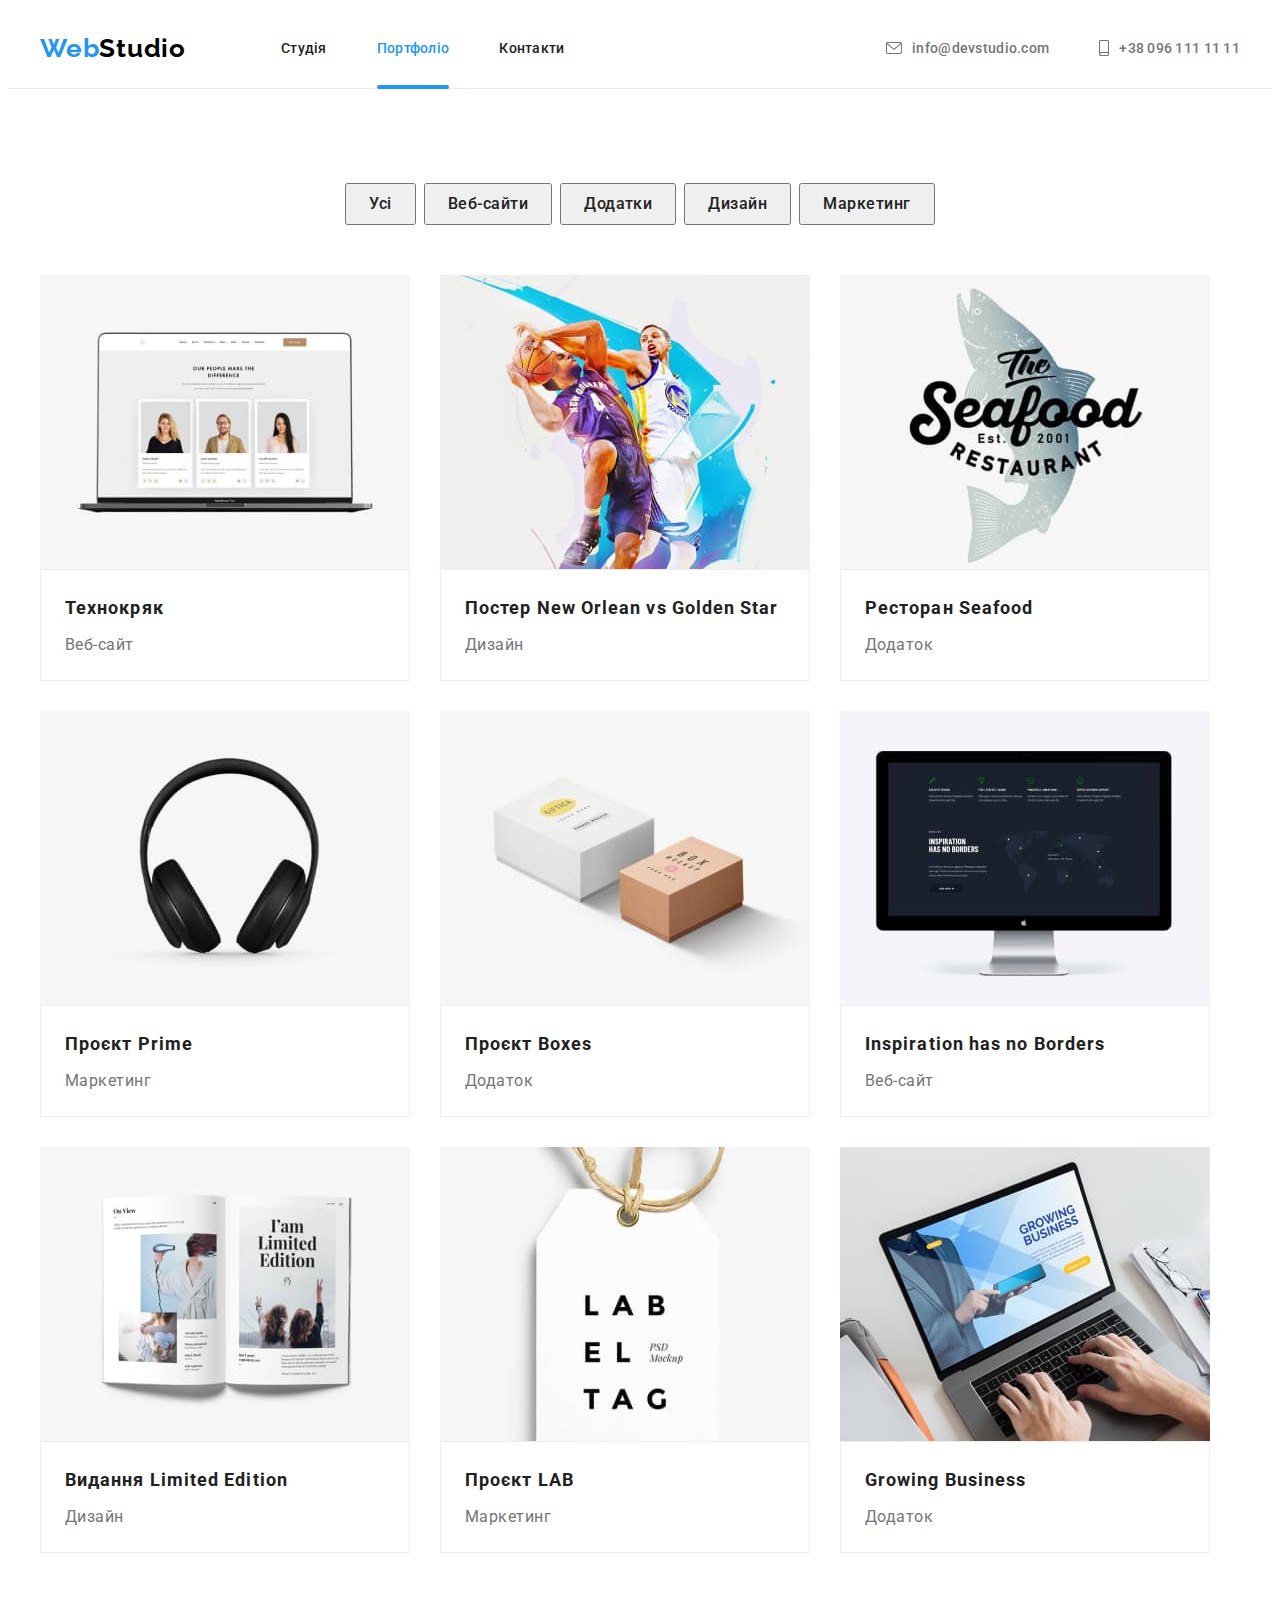
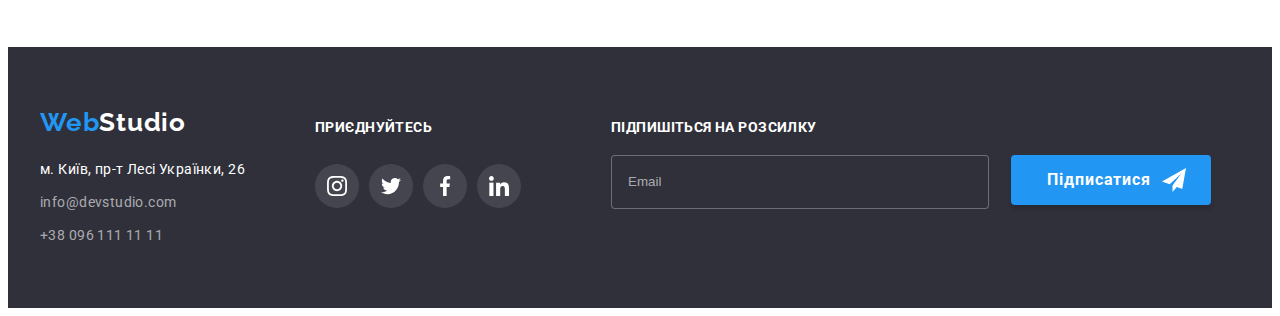
==== portfolio.html @ 657bc13d "Initial commit" ====
<!DOCTYPE html>
<html lang="uk">
<head>
	<meta charset="UTF-8">
	<meta http-equiv="X-UA-Compatible" content="IE=edge">
	<meta name="viewport" content="width=device-width, initial-scale=1.0">
	<link rel="preconnect" href="https://fonts.googleapis.com">
	<link rel="preconnect" href="https://fonts.gstatic.com" crossorigin>
	<link href="https://fonts.googleapis.com/css2?family=Raleway:wght@700&family=Roboto:wght@400;500;700;900&display=swap" rel="stylesheet">
	<link
	rel="stylesheet"
	href="https://cdnjs.cloudflare.com/ajax/libs/modern-normalize/1.1.0/modern-normalize.min.css"
	integrity="sha512-wpPYUAdjBVSE4KJnH1VR1HeZfpl1ub8YT/NKx4PuQ5NmX2tKuGu6U/JRp5y+Y8XG2tV+wKQpNHVUX03MfMFn9Q=="
	crossorigin="anonymous"
	referrerpolicy="no-referrer"
	/>
	<link rel="stylesheet" href="./css/main.min.css">
	<title>Портфоліо</title>
</head>
<body>
	<header class="header">
		<div class="container">
			<div class="header__container">
				<a class="logo" href="./index.html"><span class="logo__text">Web</span>Studio</a>
				<nav class="header__nav">
					<ul class="header__menu">
						<li><a class="header__link" href="./index.html">Студія</a></li>
						<li><a class="header__link portfolio-color header__link--current" href="./portfolio.html">Портфоліо</a></li>
						<li><a class="header__link" href="#">Контакти</a></li>
					</ul>
				</nav>
				<div class="contact">
					<ul class="contact__list contact__header">
						<li>
							<a class="contact__link" href="mailto:info@devstudio.com">
								<svg class="contact__icon" width="16" height="12">
									<use href="./images/icons.svg#icon-envelope"></use>
								</svg>
								info@devstudio.com</a>
						</li>
						<li>
							<a class="contact__link" href="tel:+380961111111">
								<svg class="contact__icon" width="10" height="16">
									<use href="./images/icons.svg#icon-smartphone"></use>
								</svg>
								+38 096 111 11 11</a>
						</li>
					</ul>
				</div>
			</div> 
		</div>
	</header>
	<main>
		<div class="portfolio">
			<section class="portfolio__container">
				<div class="container">
					<div class="menu">
						<ul class="menu__list">
							<li class="menu__item">
								<button class="menu__btn" type="button">Усі</button>
							</li>
							<li class="menu__item">
								<button class="menu__btn" type="button">Веб-сайти</button>
							</li>
							<li class="menu__item">
								<button class="menu__btn" type="button">Додатки</button>
							</li>
							<li class="menu__item">
								<button class="menu__btn" type="button">Дизайн</button>
							</li>
							<li class="menu__item">
								<button class="menu__btn" type="button">Маркетинг</button>
							</li>
						</ul>
					</div>
					<h1 class="visually-hidden">Портфоліо</h1>
					<div class="card">
						<ul class="card__list">
							<li class="card__item">
								<a class="card__link" href="#">
									<div class="overlay">
										<img src="./images/technocrack.jpg" alt="технокрак" width="370">
										<div class="card__overlay">
											<p class="card__text">Ресурс пропонує комплексні пропозиції з різним рівнем функціоналу
												та сервісів. Все це дозволить відвідувачу отримати вичерпні відомості про компанію чи
												приватну особу.</p>
										</div>
									</div>
									<div class="card__description">
										<h3 class="card__header">Технокряк</h3>
										<p class="card__subheader">Веб-сайт</p>
									</div>
								</a>
							</li>
							<li class="card__item">
								<a class="card__link" href="#">
									<div class="overlay">
										<img src="./images/poster.jpg" alt="технокрак" width="370">
										<div class="card__overlay">
											<p class="card__text">Ресурс пропонує комплексні пропозиції з різним рівнем функціоналу
												та сервісів. Все це дозволить відвідувачу отримати вичерпні відомості про компанію чи
												приватну особу.</p>
										</div>
									</div>
									<div class="card__description">
										<h3 class="card__header">Постер New Orlean vs Golden Star</h3>
										<p class="card__subheader">Дизайн</p>
									</div>
								</a>
							</li>
							<li class="card__item">
								<a class="card__link" href="#">
									<div class="overlay">
										<img src="./images/seafood.jpg" alt="технокрак" width="370">
										<div class="card__overlay">
											<p class="card__text">Ресурс пропонує комплексні пропозиції з різним рівнем функціоналу
												та сервісів. Все це дозволить відвідувачу отримати вичерпні відомості про компанію чи
												приватну особу.</p>
										</div>
									</div>
									<div class="card__description">
										<h3 class="card__header">Ресторан Seafood</h3>
										<p class="card__subheader">Додаток</p>
									</div>
								</a>
							</li>
							<li class="card__item">
								<a class="card__link" href="#">
									<div class="overlay">
										<img src="./images/headphone.jpg" alt="технокрак" width="370">
										<div class="card__overlay">
											<p class="card__text">Ресурс пропонує комплексні пропозиції з різним рівнем функціоналу
												та сервісів. Все це дозволить відвідувачу отримати вичерпні відомості про компанію чи
												приватну особу.</p>
										</div>
									</div>
									<div class="card__description">
										<h3 class="card__header">Проєкт Prime</h3>
										<p class="card__subheader">Маркетинг</p>
									</div>
								</a>
							</li>
							<li class="card__item">
								<a class="card__link" href="#">
									<div class="overlay">
										<img src="./images/boxes.jpg" alt="технокрак" width="370">
										<div class="card__overlay">
											<p class="card__text">Ресурс пропонує комплексні пропозиції з різним рівнем функціоналу
												та сервісів. Все це дозволить відвідувачу отримати вичерпні відомості про компанію чи
												приватну особу.</p>
										</div>
									</div>
									<div class="card__description">
										<h3 class="card__header">Проєкт Boxes</h3>
										<p class="card__subheader">Додаток</p>
									</div>
								</a>
							</li>
							<li class="card__item">
								<a class="card__link" href="#">
									<div class="overlay">
										<img src="./images/pc.jpg" alt="технокрак" width="370">
										<div class="card__overlay">
											<p class="card__text">Ресурс пропонує комплексні пропозиції з різним рівнем функціоналу
												та сервісів. Все це дозволить відвідувачу отримати вичерпні відомості про компанію чи
												приватну особу.</p>
										</div>
									</div>
									<div class="card__description">
										<h3 class="card__header">Inspiration has no Borders</h3>
										<p class="card__subheader">Веб-сайт</p>
									</div>
								</a>
							</li>
							<li class="card__item">
								<a class="card__link" href="#">
									<div class="overlay">
										<img src="./images/edition.jpg" alt="технокрак" width="370">
										<div class="card__overlay">
											<p class="card__text">Ресурс пропонує комплексні пропозиції з різним рівнем функціоналу
												та сервісів. Все це дозволить відвідувачу отримати вичерпні відомості про компанію чи
												приватну особу.</p>
										</div>
									</div>
									<div class="card__description">
										<h3 class="card__header">Видання Limited Edition</h3>
										<p class="card__subheader">Дизайн</p>
									</div>
								</a>
							</li>
							<li class="card__item">
								<a class="card__link" href="#">
									<div class="overlay">
										<img src="./images/lab.jpg" alt="технокрак" width="370">
										<div class="card__overlay">
											<p class="card__text">Ресурс пропонує комплексні пропозиції з різним рівнем функціоналу
												та сервісів. Все це дозволить відвідувачу отримати вичерпні відомості про компанію чи
												приватну особу.</p>
										</div>
									</div>
									<div class="card__description">
										<h3 class="card__header">Проєкт LAB</h3>
										<p class="card__subheader">Маркетинг</p>
									</div>
								</a>
							</li>
							<li class="card__item">
								<a class="card__link" href="#">
									<div class="overlay">
										<img src="./images/laptop.jpg" alt="технокрак" width="370">
										<div class="card__overlay">
											<p class="card__text">Ресурс пропонує комплексні пропозиції з різним рівнем функціоналу
												та сервісів. Все це дозволить відвідувачу отримати вичерпні відомості про компанію чи
												приватну особу.</p>
										</div>
									</div>
									<div class="card__description">
										<h3 class="card__header">Growing Business</h3>
										<p class="card__subheader">Додаток</p>
									</div>
								</a>
							</li>
						</ul>
					</div>
				</div>
			</section>
		</div>
	</main>
	<footer class="footer">
		<div class="container footer__div">
			<div class="footer__div--first">
				<a class="footer__logo" href="./index.html"><span class="logo__text">Web</span>Studio</a>
				<address>
					<ul>
						<li class="footer__item--down">
							<a class="footer__map" href="https://goo.gl/maps/Nq86LwmmwKFr6wZP8" target="_blank">м. Київ,
								пр-т Лесі Українки, 26</a>
						</li>
						<li class="footer__item">
							<a class="footer__contact" href="mailto:info@devstudio.com">info@devstudio.com</a>
						</li>
						<li class="footer__item">
							<a class="footer__contact" href="tel:+380961111111">+38 096 111 11 11</a>
						</li>
					</ul>
				</address>
			</div>
			<div class="footer__div--second">
				<h3 class="footer__header">Приєднуйтесь</h3>
				<ul class="footer__list">
					<li class="footer__item">
						<a class="footer__link" href="">
							<svg width="20" height="20">
								<use href="./images/icons.svg#icon-instagram"></use>
							</svg>
						</a>
					</li>
					<li class="footer__item">
						<a class="footer__link" href="">
							<svg width="20" height="20">
								<use href="./images/icons.svg#icon-twitter"></use>
							</svg>
						</a>
					</li>
					<li class="footer__item">
						<a class="footer__link" href="">
							<svg width="20" height="20">
								<use href="./images/icons.svg#icon-facebook"></use>
							</svg>
						</a>
					</li>
					<li class="footer__item">
						<a class="footer__link" href="">
							<svg width="20" height="20">
								<use href="./images/icons.svg#icon-in"></use>
							</svg>
						</a>
					</li>
				</ul>
			</div>
			<div class="footer__div--third">
				<h3 class="footer__header">Підпишіться на розсилку</h3>
				<div class="footer__letter">
					<input class="input__email" type="email" name="user-email" placeholder="Email">
					<button type="button" class="button__letter">
						Підписатися
						<svg class="footer__icon" width="24" height="24">
							<use href="./images/icons.svg#icon-newsletter"></use>
						</svg>
					</button>
				</div>
			</div>
		</div>
	</footer>
	
	<script src="./js/modal.js"></script>
</body>
</html>
---- css/main.min.css ----
:root{--color-hero: #212121;--secondary-color: #FFFFFF;--color-paragraph: #757575;--color-important: #000000;--color-addition: #2196F3;--color-button: #F5F4FA;--color-button-change: #188CE8;--color-border: #ECECEC}.visually-hidden{position:absolute;white-space:nowrap;width:1px;height:1px;overflow:hidden;border:0;padding:0;clip:rect(0 0 0 0);-webkit-clip-path:inset(50%);clip-path:inset(50%);margin:-1px}.is-hidden{opacity:0;visibility:hidden;pointer-events:none}.form-submit{display:block;margin:0 auto;font-family:"Roboto";width:200px;height:50px;background:var(--color-addition);-webkit-box-shadow:0px 4px 4px rgba(0,0,0,.15);box-shadow:0px 4px 4px rgba(0,0,0,.15);border-radius:4px;letter-spacing:.06em;font-weight:700;font-size:16px;line-height:1.875;color:var(--secondary-color);cursor:pointer;border-color:inherit}.backdrop{position:fixed;top:0;left:0;width:100%;height:100%;background-color:rgba(0,0,0,.2);-webkit-transition:opacity 250ms ease-in,visibility 250ms ease-in;transition:opacity 250ms ease-in,visibility 250ms ease-in}body{font-family:"Roboto",sans-serif;color:#212121}img{display:block;max-width:100%;height:auto}ul{margin:0;padding:0;list-style-type:none}h1,h2,h3,h4,h5,h6,p{margin-top:0}a{text-decoration:none}.button{display:block;margin:0 auto;font-family:"Roboto";height:50px;width:216px;background:var(--color-addition);-webkit-box-shadow:0px 4px 4px rgba(0,0,0,.15);box-shadow:0px 4px 4px rgba(0,0,0,.15);border-radius:4px;border:none;letter-spacing:.06em;font-weight:700;font-size:16px;line-height:1.875;color:var(--secondary-color);cursor:pointer;-webkit-transition:250ms cubic-bezier(0.4, 0, 0.2, 1) color;transition:250ms cubic-bezier(0.4, 0, 0.2, 1) color}.button:hover,.button:focus{background:var(--color-button-change)}.button__letter{position:absolute;display:block;margin:0 auto;margin-left:400px;padding-right:30px;font-family:"Roboto";height:50px;width:200px;background:var(--color-addition);-webkit-box-shadow:0px 4px 4px rgba(0,0,0,.15);box-shadow:0px 4px 4px rgba(0,0,0,.15);border-radius:4px;border:none;letter-spacing:.06em;font-weight:700;font-size:16px;line-height:1.875;color:var(--secondary-color);cursor:pointer;-webkit-transition:250ms cubic-bezier(0.4, 0, 0.2, 1) color;transition:250ms cubic-bezier(0.4, 0, 0.2, 1) color}.button__letter::-webkit-input-placeholder{color:var(--secondary-color)}.button__letter::-moz-placeholder{color:var(--secondary-color)}.button__letter:-ms-input-placeholder{color:var(--secondary-color)}.button__letter::-ms-input-placeholder{color:var(--secondary-color)}.button__letter::placeholder{color:var(--secondary-color)}.button__icon{width:30px;height:30px;cursor:pointer;border:1px solid rgba(0,0,0,.1);border-radius:50%;background-color:var(--secondary-color);-webkit-transition:250ms cubic-bezier(0.4, 0, 0.2, 1);transition:250ms cubic-bezier(0.4, 0, 0.2, 1)}.button__icon:hover{fill:var(--color-addition)}.header{border-bottom:1px solid var(--color-border)}.header__container{display:-webkit-box;display:-ms-flexbox;display:flex;-webkit-box-align:center;-ms-flex-align:center;align-items:center;-webkit-box-pack:justify;-ms-flex-pack:justify;justify-content:space-between;gap:50px}.header__nav{display:-webkit-box;display:-ms-flexbox;display:flex;-webkit-box-align:center;-ms-flex-align:center;align-items:center;-webkit-box-pack:justify;-ms-flex-pack:justify;justify-content:space-between;-webkit-box-flex:1;-ms-flex-positive:1;flex-grow:1}.header__menu{display:-webkit-box;display:-ms-flexbox;display:flex;gap:50px}.header__link{display:block;position:relative;padding:32px 0;font-weight:500;font-size:14px;line-height:1.142;letter-spacing:.02em;color:#212121;list-style-type:none;-webkit-transition:250ms cubic-bezier(0.4, 0, 0.2, 1);transition:250ms cubic-bezier(0.4, 0, 0.2, 1)}.header__link:hover,.header__link:focus{font-weight:500;font-size:14px;line-height:1.142;letter-spacing:.02em;color:var(--color-addition)}.header__link--current{color:var(--color-addition)}.header__link--current::after{display:block;position:absolute;content:"";width:100%;height:4px;background-color:var(--color-addition);border-radius:2px;bottom:0;left:0;-webkit-transform:translateY(25%);transform:translateY(25%)}.tel{color:var(--color-paragraph)}.business__section{padding:94px 0;color:var(--secondary-color);background:#2f303a;background-image:-webkit-gradient(linear, left top, right top, from(rgba(47, 48, 58, 0.4)), to(rgba(47, 48, 58, 0.4))),url("../images/hero_bg.jpg");background-image:linear-gradient(to right, rgba(47, 48, 58, 0.4), rgba(47, 48, 58, 0.4)),url("../images/hero_bg.jpg");background-repeat:no-repeat;background-size:cover;background-position:center center;padding:200px 0}.business__title{margin-bottom:30px;font-weight:900;font-size:44px;line-height:1.363;text-align:center;letter-spacing:.06em;text-transform:uppercase;color:var(--secondary-color)}.logo{margin-right:45px;font-family:"Raleway";font-weight:700;font-size:26px;line-height:1.192;letter-spacing:.03em;color:var(--color-important)}.logo__text{color:var(--color-addition)}.contact__header{display:-webkit-box;display:-ms-flexbox;display:flex;gap:50px}.contact__list{font-weight:500;font-size:14px;line-height:1.142;letter-spacing:.02em;color:var(--color-paragraph);list-style-type:none}.contact__link{display:-webkit-box;display:-ms-flexbox;display:flex;padding:32px 0;font-weight:500;font-size:14px;line-height:1.142;letter-spacing:.02em;cursor:auto;cursor:pointer;color:var(--color-paragraph);-webkit-box-align:center;-ms-flex-align:center;align-items:center;-webkit-transition:250ms cubic-bezier(0.4, 0, 0.2, 1);transition:250ms cubic-bezier(0.4, 0, 0.2, 1)}.contact__link:hover,.contact__link:focus{cursor:pointer;color:var(--color-addition)}.contact__icon{margin-right:10px;fill:currentColor}.features__section{padding:94px 0}.features__list{display:-webkit-box;display:-ms-flexbox;display:flex}.features__item{margin-right:30px;width:270px}.features__item:last-child{margin-right:0}.features__box{display:-webkit-box;display:-ms-flexbox;display:flex;-webkit-box-align:center;-ms-flex-align:center;align-items:center;-webkit-box-pack:center;-ms-flex-pack:center;justify-content:center;height:120px;border-radius:4px;background-color:var(--color-button);margin-bottom:30px}.features__header{margin-bottom:10px;font-weight:700;font-size:14px;line-height:1.142;text-transform:uppercase;color:var(--color-hero);letter-spacing:.03em}.features__paragraph{font-size:14px;line-height:24px;color:#757575;letter-spacing:.03em;margin:0 auto}.benefits__section{padding:0 0 94px 0}.benefits__list{display:-webkit-box;display:-ms-flexbox;display:flex;-webkit-box-pack:justify;-ms-flex-pack:justify;justify-content:space-between}.benefits__text{position:relative}.benefits__description{position:absolute;display:-webkit-box;display:-ms-flexbox;display:flex;width:100%;height:70px;left:0;bottom:0;margin:0;color:var(--secondary-color);background:rgba(47,48,58,.8);font-weight:700;font-size:14px;line-height:1.142;-webkit-box-align:center;-ms-flex-align:center;align-items:center;-webkit-box-pack:center;-ms-flex-pack:center;justify-content:center;letter-spacing:.03em;text-transform:uppercase}.our-team__section{padding:94px 0;background:var(--color-button)}.our-team__card{list-style-type:none;display:-webkit-box;display:-ms-flexbox;display:flex;-webkit-box-pack:justify;-ms-flex-pack:justify;justify-content:space-between}.our-team__person{text-align:center;padding:30px 0;text-align:center;background:var(--secondary-color);-webkit-box-shadow:0px 1px 3px rgba(0,0,0,.12),0px 1px 1px rgba(0,0,0,.14),0px 2px 1px rgba(0,0,0,.2);box-shadow:0px 1px 3px rgba(0,0,0,.12),0px 1px 1px rgba(0,0,0,.14),0px 2px 1px rgba(0,0,0,.2);border-radius:0px 0px 4px 4px}.person__header{margin:0;margin-bottom:10px;font-weight:500;font-size:16px;line-height:1.187;color:var(--color-hero);letter-spacing:.03em}.person__position{margin:0;font-size:16px;line-height:1.187;color:var(--color-paragraph);letter-spacing:.03em}.socials__section{display:-webkit-box;display:-ms-flexbox;display:flex;-webkit-box-pack:center;-ms-flex-pack:center;justify-content:center;gap:10px;-webkit-box-align:center;-ms-flex-align:center;align-items:center}.socials__link{display:-webkit-box;display:-ms-flexbox;display:flex;-webkit-box-pack:center;-ms-flex-pack:center;justify-content:center;-webkit-box-align:center;-ms-flex-align:center;align-items:center;width:100%;height:100%;border-radius:50%;background:rgba(255,255,255,.1);fill:var(--secondary-color);-webkit-transition:250ms cubic-bezier(0.4, 0, 0.2, 1);transition:250ms cubic-bezier(0.4, 0, 0.2, 1)}.socials__link:hover,.socials__link:focus{background:var(--color-addition)}.socials__icon{width:44px;height:44px;margin-top:16px;fill:#afb1b8;background:none;-webkit-transition:250ms cubic-bezier(0.4, 0, 0.2, 1);transition:250ms cubic-bezier(0.4, 0, 0.2, 1)}.socials__icon:hover,.socials__icon:focus{fill:var(--secondary-color)}.header-section{display:-webkit-box;display:-ms-flexbox;display:flex;-webkit-box-pack:center;-ms-flex-pack:center;justify-content:center;font-weight:700;font-size:36px;line-height:1.166;color:var(--color-hero);letter-spacing:.03em;margin-bottom:50px}.clients__section{padding:94px 0}.clients__list{display:-webkit-box;display:-ms-flexbox;display:flex;-webkit-box-pack:justify;-ms-flex-pack:justify;justify-content:space-between}.clients__item{width:170px;height:90px}.clients__link{display:-webkit-box;display:-ms-flexbox;display:flex;-webkit-box-pack:center;-ms-flex-pack:center;justify-content:center;-webkit-box-align:center;-ms-flex-align:center;align-items:center;width:100%;height:100%;border:1px solid #afb1b8;border-radius:4px;fill:#afb1b8;-webkit-transition:250ms cubic-bezier(0.4, 0, 0.2, 1);transition:250ms cubic-bezier(0.4, 0, 0.2, 1)}.clients__link:hover,.clients__link:focus{fill:var(--color-addition);border:1px solid var(--color-addition)}.portfolio__container{padding:94px 0}.menu__list{display:-webkit-box;display:-ms-flexbox;display:flex;-webkit-box-pack:center;-ms-flex-pack:center;justify-content:center;margin-bottom:50px}.menu__item{margin-right:8px}.menu__item:last-child{margin-right:0}.menu__btn{font-family:"Roboto";padding:6px 22px;font-weight:500;font-size:16px;line-height:1.625;text-align:center;letter-spacing:.03em;color:var(--color-hero);cursor:pointer;-webkit-transition:250ms cubic-bezier(0.4, 0, 0.2, 1);transition:250ms cubic-bezier(0.4, 0, 0.2, 1)}.menu__btn:hover,.menu__btn:focus{color:var(--secondary-color);background:var(--color-addition);-webkit-box-shadow:0px 3px 1px rgba(0,0,0,.1),0px 1px 2px rgba(0,0,0,.08),0px 2px 2px rgba(0,0,0,.12);box-shadow:0px 3px 1px rgba(0,0,0,.1),0px 1px 2px rgba(0,0,0,.08),0px 2px 2px rgba(0,0,0,.12);border-radius:4px}.card__description{border:1px solid #eee;padding:20px 24px}.card__link{display:block;-webkit-transition:250ms cubic-bezier(0.4, 0, 0.2, 1);transition:250ms cubic-bezier(0.4, 0, 0.2, 1)}.card__link:hover{-webkit-box-shadow:0px 1px 1px rgba(0,0,0,.12),0px 4px 4px rgba(0,0,0,.06),1px 4px 6px rgba(0,0,0,.16);box-shadow:0px 1px 1px rgba(0,0,0,.12),0px 4px 4px rgba(0,0,0,.06),1px 4px 6px rgba(0,0,0,.16)}.card_link:hover,.card__overlay{-webkit-transform:translateY(0);transform:translateY(0)}.card__list{position:relative;display:-webkit-box;display:-ms-flexbox;display:flex;-ms-flex-wrap:wrap;flex-wrap:wrap;gap:30px}.card__text{position:absolute;margin:63px 24px;font-size:18px;line-height:1.555;letter-spacing:.03em}.card__overlay{position:absolute;color:var(--secondary-color);background:rgba(33,150,243,.9);width:100%;height:100%;top:0;left:0;-webkit-transform:translateY(100%);transform:translateY(100%);-webkit-transition:-webkit-transform 250ms cubic-bezier(0.4, 0, 0.2, 1);transition:-webkit-transform 250ms cubic-bezier(0.4, 0, 0.2, 1);transition:transform 250ms cubic-bezier(0.4, 0, 0.2, 1);transition:transform 250ms cubic-bezier(0.4, 0, 0.2, 1), -webkit-transform 250ms cubic-bezier(0.4, 0, 0.2, 1)}.card__header{margin-bottom:4px;font-weight:700;font-size:18px;line-height:2;letter-spacing:.06em;color:var(--color-hero)}.card__subheader{font-size:16px;line-height:1.875;color:var(--color-paragraph);letter-spacing:.03em;margin:0 auto}.overlay{position:relative;overflow:hidden}.overlay:hover .card__overlay{-webkit-transform:translateY(0);transform:translateY(0)}.footer{padding:60px 0;background:#2f303a}.footer__logo{font-family:"Raleway";font-weight:700;font-size:26px;line-height:1.192;color:var(--secondary-color);cursor:auto;letter-spacing:.03em}.footer__map{font-size:14px;line-height:1.714;color:var(--secondary-color);cursor:none;font-style:normal;letter-spacing:.03em;-webkit-transition:250ms cubic-bezier(0.4, 0, 0.2, 1);transition:250ms cubic-bezier(0.4, 0, 0.2, 1)}.footer__map:hover{color:var(--color-addition)}.footer__contact{font-size:14px;line-height:1.714;color:rgba(255,255,255,.6);cursor:auto;font-style:normal;letter-spacing:.03em}.footer__contact:hover{color:var(--color-addition)}.footer__item{display:-webkit-box;display:-ms-flexbox;display:flex;padding-top:9px}.footer__item--down{padding-top:20px}.footer__header{font-weight:700;margin-bottom:20px;font-size:14px;line-height:1.142;letter-spacing:.03em;text-transform:uppercase;color:var(--secondary-color)}.footer__list{display:-webkit-box;display:-ms-flexbox;display:flex;-webkit-box-align:center;-ms-flex-align:center;align-items:center;gap:10px}.footer__link{display:-webkit-box;display:-ms-flexbox;display:flex;-webkit-box-pack:center;-ms-flex-pack:center;justify-content:center;-webkit-box-align:center;-ms-flex-align:center;align-items:center;width:100%;height:100%;width:44px;height:44px;border-radius:50%;background:rgba(255,255,255,.1);fill:var(--secondary-color);-webkit-transition:250ms cubic-bezier(0.4, 0, 0.2, 1);transition:250ms cubic-bezier(0.4, 0, 0.2, 1)}.footer__link:hover,.footer__link:focus{background:var(--color-addition)}.footer__div{display:-webkit-box;display:-ms-flexbox;display:flex}.footer__div--first{margin-right:70px}.footer__div--second{margin-top:12px}.footer__div--third{margin-left:90px;margin-top:12px}.footer__letter{display:-webkit-box;display:-ms-flexbox;display:flex;margin-right:12px}.footer__icon{position:absolute;top:50%;-webkit-transform:translateY(-50%);transform:translateY(-50%);right:25px;fill:var(--secondary-color)}.input__email{margin-right:12px;width:358px;height:50px;border:1px solid rgba(255,255,255,.3);background-color:#2f303a;border-radius:4px;padding-left:16px;color:rgba(255,255,255,.6)}.input__email::-webkit-input-placeholder{color:rgba(255,255,255,.6)}.input__email::-moz-placeholder{color:rgba(255,255,255,.6)}.input__email:-ms-input-placeholder{color:rgba(255,255,255,.6)}.input__email::-ms-input-placeholder{color:rgba(255,255,255,.6)}.input__email::placeholder{color:rgba(255,255,255,.6)}.modal{display:-webkit-box;display:-ms-flexbox;display:flex;-webkit-box-align:center;-ms-flex-align:center;align-items:center;-webkit-box-pack:center;-ms-flex-pack:center;justify-content:center;padding:18px 0;height:100%}.modal__container{position:relative;max-width:528px;max-height:592px;width:100%;height:100%;padding:35px 40px 45px 40px;background-color:var(--secondary-color);border-radius:4px;overflow-y:auto}.modal__close{position:absolute;top:17px;right:17px}.modal__title{margin:0;padding-bottom:10px;font-weight:700;font-size:20px;line-height:1.15;text-align:center;color:var(--color-hero)}.modal__form-field{margin-bottom:10px}.form-field__control{position:relative}.form-field__label{color:var(--color-paragraph);margin-bottom:4px;font-size:12px;line-height:1.166}.form-field__input{height:40px;width:100%;padding:0 12px 0 42px;border:1px solid rgba(33,33,33,.2);border-radius:4px;outline:none;-webkit-transition:250ms cubic-bezier(0.4, 0, 0.2, 1);transition:250ms cubic-bezier(0.4, 0, 0.2, 1)}.form-field__input:focus{border:1px solid var(--color-addition)}.form-field_input:focus+.form-field__icon{fill:var(--color-addition)}.form-field__icon{position:absolute;top:50%;left:12px;-webkit-transform:translateY(-50%);transform:translateY(-50%)}.form-field__icon:focus{fill:var(--color-addition)}.form-field__textarea{height:120px;width:100%;padding:12px 16px;margin-bottom:20px;border:1px solid rgba(33,33,33,.2);border-radius:4px;outline:none;resize:none;-webkit-transition:250ms cubic-bezier(0.4, 0, 0.2, 1);transition:250ms cubic-bezier(0.4, 0, 0.2, 1)}.form-field__textarea:focus{border:1px solid var(--color-addition)}.form-field__textarea::-webkit-input-placeholder{color:rgba(117,117,117,.5);font-size:12px;line-height:1.166}.form-field__textarea::-moz-placeholder{color:rgba(117,117,117,.5);font-size:12px;line-height:1.166}.form-field__textarea:-ms-input-placeholder{color:rgba(117,117,117,.5);font-size:12px;line-height:1.166}.form-field__textarea::-ms-input-placeholder{color:rgba(117,117,117,.5);font-size:12px;line-height:1.166}.form-field__textarea::placeholder{color:rgba(117,117,117,.5);font-size:12px;line-height:1.166}.form-field__checkbox{margin-bottom:30px}.checkbox{display:-webkit-box;display:-ms-flexbox;display:flex;margin-left:13px}.checkbox__input{-webkit-appearance:none;-moz-appearance:none;appearance:none}.checkbox__icon{position:absolute;margin-right:7px;fill:rgba(0,0,0,0);border:2px solid #000;border-radius:4px}.checkbox__input:checked+.checkbox__icon{fill:var(--secondary-color);background-color:var(--color-addition);border:1px solid var(--color-addition)}.checkbox__label{position:relative;padding-left:24px;font-size:14px;color:var(--color-paragraph)}.checkbox__link{color:var(--color-addition);-webkit-text-decoration-line:underline;text-decoration-line:underline}.container{width:1200px;padding:0 15px;margin:0 auto}/*# sourceMappingURL=main.min.css.map */
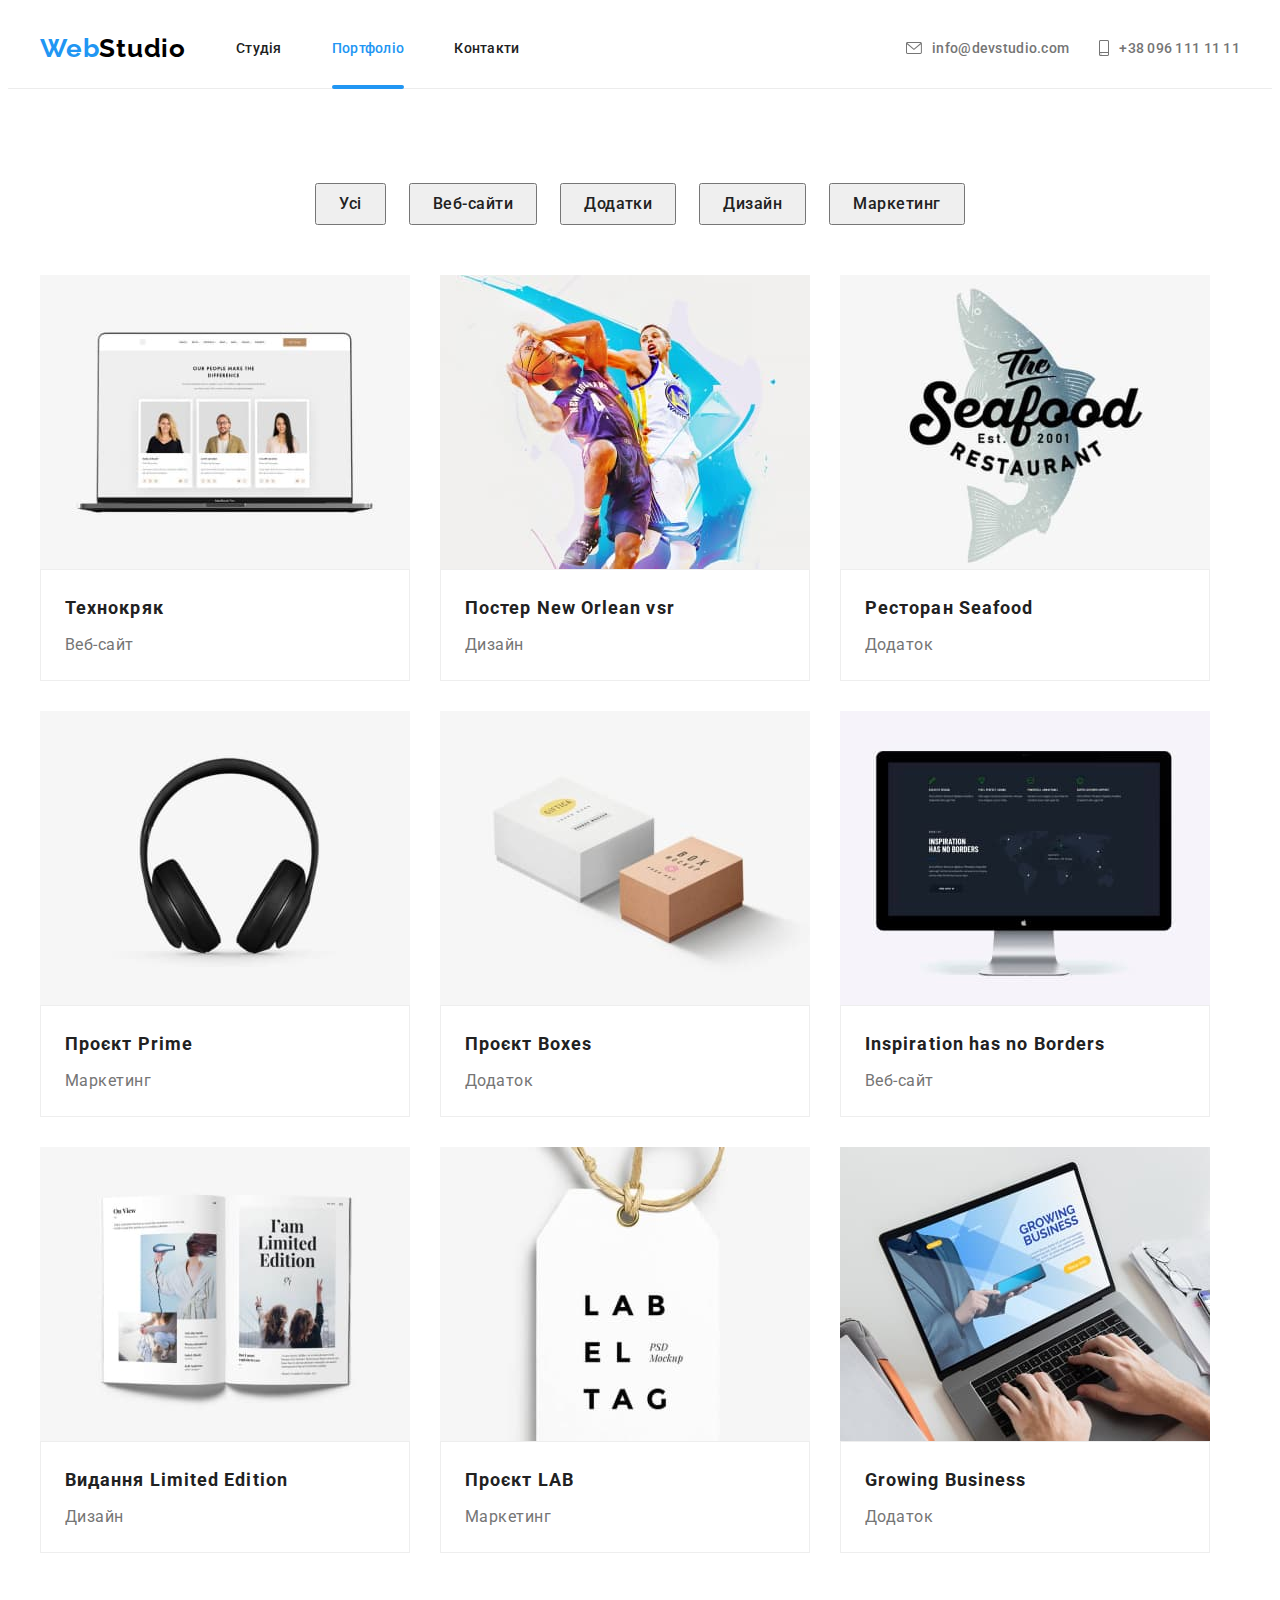
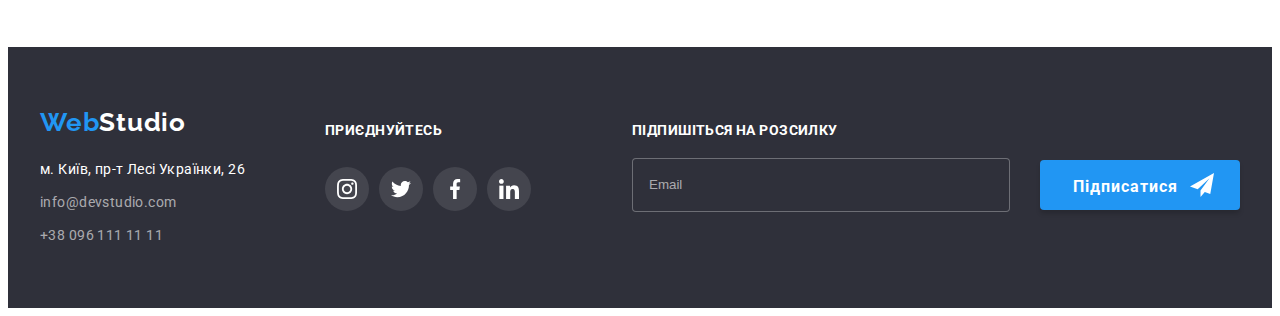
==== commit 2e0d1db4: "adaptationed portfolio" ====
--- a/portfolio.html
+++ b/portfolio.html
@@ -22,6 +22,11 @@
 		<div class="container">
 			<div class="header__container">
 				<a class="logo" href="./index.html"><span class="logo__text">Web</span>Studio</a>
+				<button type="button" class="header__burger js-open-menu">
+					<svg width="40" height="40">
+						<use href="./images/icons.svg#icon-burger"></use>
+					</svg>
+				</button>
 				<nav class="header__nav">
 					<ul class="header__menu">
 						<li><a class="header__link" href="./index.html">Студія</a></li>
@@ -103,7 +108,7 @@
 										</div>
 									</div>
 									<div class="card__description">
-										<h3 class="card__header">Постер New Orlean vs Golden Star</h3>
+										<h3 class="card__header">Постер New Orlean vsr</h3>
 										<p class="card__subheader">Дизайн</p>
 									</div>
 								</a>
@@ -228,55 +233,58 @@
 	</main>
 	<footer class="footer">
 		<div class="container footer__div">
-			<div class="footer__div--first">
-				<a class="footer__logo" href="./index.html"><span class="logo__text">Web</span>Studio</a>
-				<address>
-					<ul>
-						<li class="footer__item--down">
-							<a class="footer__map" href="https://goo.gl/maps/Nq86LwmmwKFr6wZP8" target="_blank">м. Київ,
-								пр-т Лесі Українки, 26</a>
-						</li>
+			<div class="footer__index">
+				<div class="footer__div--first">
+					<a class="footer__logo" href="./index.html"><span class="logo__text">Web</span>Studio</a>
+					<address>
+						<ul class="footer__contact">
+							<li class="footer__item--down">
+								<a class="footer__map" href="https://goo.gl/maps/Nq86LwmmwKFr6wZP8" target="_blank">м. Київ,
+									пр-т Лесі
+									Українки, 26</a>
+							</li>
+							<li class="footer__item">
+								<a class="footer__contact" href="mailto:info@devstudio.com">info@devstudio.com</a>
+							</li>
+							<li class="footer__item">
+								<a class="footer__contact" href="tel:+380961111111">+38 096 111 11 11</a>
+							</li>
+						</ul>
+					</address>
+				</div>
+				<div class="footer__div--second">
+					<h3 class="footer__header">Приєднуйтесь</h3>
+					<ul class="footer__list">
 						<li class="footer__item">
-							<a class="footer__contact" href="mailto:info@devstudio.com">info@devstudio.com</a>
+							<a class="footer__link" href="">
+								<svg width="20" height="20">
+									<use href="./images/icons.svg#icon-instagram"></use>
+								</svg>
+							</a>
 						</li>
 						<li class="footer__item">
-							<a class="footer__contact" href="tel:+380961111111">+38 096 111 11 11</a>
+							<a class="footer__link" href="">
+								<svg width="20" height="20">
+									<use href="./images/icons.svg#icon-twitter"></use>
+								</svg>
+							</a>
+						</li>
+						<li class="footer__item">
+							<a class="footer__link" href="">
+								<svg width="20" height="20">
+									<use href="./images/icons.svg#icon-facebook"></use>
+								</svg>
+							</a>
+						</li>
+						<li class="footer__item">
+							<a class="footer__link" href="">
+								<svg width="20" height="20">
+									<use href="./images/icons.svg#icon-in"></use>
+								</svg>
+							</a>
 						</li>
 					</ul>
-				</address>
-			</div>
-			<div class="footer__div--second">
-				<h3 class="footer__header">Приєднуйтесь</h3>
-				<ul class="footer__list">
-					<li class="footer__item">
-						<a class="footer__link" href="">
-							<svg width="20" height="20">
-								<use href="./images/icons.svg#icon-instagram"></use>
-							</svg>
-						</a>
-					</li>
-					<li class="footer__item">
-						<a class="footer__link" href="">
-							<svg width="20" height="20">
-								<use href="./images/icons.svg#icon-twitter"></use>
-							</svg>
-						</a>
-					</li>
-					<li class="footer__item">
-						<a class="footer__link" href="">
-							<svg width="20" height="20">
-								<use href="./images/icons.svg#icon-facebook"></use>
-							</svg>
-						</a>
-					</li>
-					<li class="footer__item">
-						<a class="footer__link" href="">
-							<svg width="20" height="20">
-								<use href="./images/icons.svg#icon-in"></use>
-							</svg>
-						</a>
-					</li>
-				</ul>
+				</div>
 			</div>
 			<div class="footer__div--third">
 				<h3 class="footer__header">Підпишіться на розсилку</h3>
@@ -292,7 +300,37 @@
 			</div>
 		</div>
 	</footer>
+
+	<div class="mobile-menu js-menu-container">
+		<button type="button" class="mobile-menu__close js-close-menu">
+			<svg width="20" height="20">
+				<use href="./images/icons.svg#icon-close"></use>
+			</svg>
+		</button>
+		<ul class="mobile-menu__nav">
+			<li><a class="mobile-menu__page" href="./index.html">Студія</a></li>
+			<li><a class="mobile-menu__page mobile-menu__page--current" href="./portfolio.html">Портфоліо</a></li>
+			<li><a class="mobile-menu__page" href="#">Контакти</a></li>
+		</ul>
+		<ul class="mobile-menu__contact">
+			<li>
+				<a class="mobile-menu__tel" href="tel:+380961111111">
+					+38 096 111 11 11</a>
+			</li>
+			<li>
+				<a class="mobile-menu__mail" href="mailto:info@devstudio.com">
+					info@devstudio.com</a>
+			</li>
+		</ul>
+		<ul class="mobile-menu__socials">
+			<li class="mobile-menu__add"><a class="mobile-menu__link" href="#">Instagram</a></li>
+			<li class="mobile-menu__add"><a class="mobile-menu__link" href="#">Twitter</a></li>
+			<li class="mobile-menu__add"><a class="mobile-menu__link" href="#">Facebook</a></li>
+			<li class="mobile-menu__add"><a class="mobile-menu__link" href="#">Linkedln</a></li>
+		</ul>
+	</div>
 	
+	<script src="./js/mobile-menu.js"></script>
 	<script src="./js/modal.js"></script>
 </body>
 </html>--- a/css/main.min.css
+++ b/css/main.min.css
@@ -1 +1 @@
-:root{--color-hero: #212121;--secondary-color: #FFFFFF;--color-paragraph: #757575;--color-important: #000000;--color-addition: #2196F3;--color-button: #F5F4FA;--color-button-change: #188CE8;--color-border: #ECECEC}.visually-hidden{position:absolute;white-space:nowrap;width:1px;height:1px;overflow:hidden;border:0;padding:0;clip:rect(0 0 0 0);-webkit-clip-path:inset(50%);clip-path:inset(50%);margin:-1px}.is-hidden{opacity:0;visibility:hidden;pointer-events:none}.form-submit{display:block;margin:0 auto;font-family:"Roboto";width:200px;height:50px;background:var(--color-addition);-webkit-box-shadow:0px 4px 4px rgba(0,0,0,.15);box-shadow:0px 4px 4px rgba(0,0,0,.15);border-radius:4px;letter-spacing:.06em;font-weight:700;font-size:16px;line-height:1.875;color:var(--secondary-color);cursor:pointer;border-color:inherit}.backdrop{position:fixed;top:0;left:0;width:100%;height:100%;background-color:rgba(0,0,0,.2);-webkit-transition:opacity 250ms ease-in,visibility 250ms ease-in;transition:opacity 250ms ease-in,visibility 250ms ease-in}body{font-family:"Roboto",sans-serif;color:#212121}img{display:block;max-width:100%;height:auto}ul{margin:0;padding:0;list-style-type:none}h1,h2,h3,h4,h5,h6,p{margin-top:0}a{text-decoration:none}.button{display:block;margin:0 auto;font-family:"Roboto";height:50px;width:216px;background:var(--color-addition);-webkit-box-shadow:0px 4px 4px rgba(0,0,0,.15);box-shadow:0px 4px 4px rgba(0,0,0,.15);border-radius:4px;border:none;letter-spacing:.06em;font-weight:700;font-size:16px;line-height:1.875;color:var(--secondary-color);cursor:pointer;-webkit-transition:250ms cubic-bezier(0.4, 0, 0.2, 1) color;transition:250ms cubic-bezier(0.4, 0, 0.2, 1) color}.button:hover,.button:focus{background:var(--color-button-change)}.button__letter{position:absolute;display:block;margin:0 auto;margin-left:400px;padding-right:30px;font-family:"Roboto";height:50px;width:200px;background:var(--color-addition);-webkit-box-shadow:0px 4px 4px rgba(0,0,0,.15);box-shadow:0px 4px 4px rgba(0,0,0,.15);border-radius:4px;border:none;letter-spacing:.06em;font-weight:700;font-size:16px;line-height:1.875;color:var(--secondary-color);cursor:pointer;-webkit-transition:250ms cubic-bezier(0.4, 0, 0.2, 1) color;transition:250ms cubic-bezier(0.4, 0, 0.2, 1) color}.button__letter::-webkit-input-placeholder{color:var(--secondary-color)}.button__letter::-moz-placeholder{color:var(--secondary-color)}.button__letter:-ms-input-placeholder{color:var(--secondary-color)}.button__letter::-ms-input-placeholder{color:var(--secondary-color)}.button__letter::placeholder{color:var(--secondary-color)}.button__icon{width:30px;height:30px;cursor:pointer;border:1px solid rgba(0,0,0,.1);border-radius:50%;background-color:var(--secondary-color);-webkit-transition:250ms cubic-bezier(0.4, 0, 0.2, 1);transition:250ms cubic-bezier(0.4, 0, 0.2, 1)}.button__icon:hover{fill:var(--color-addition)}.header{border-bottom:1px solid var(--color-border)}.header__container{display:-webkit-box;display:-ms-flexbox;display:flex;-webkit-box-align:center;-ms-flex-align:center;align-items:center;-webkit-box-pack:justify;-ms-flex-pack:justify;justify-content:space-between;gap:50px}.header__nav{display:-webkit-box;display:-ms-flexbox;display:flex;-webkit-box-align:center;-ms-flex-align:center;align-items:center;-webkit-box-pack:justify;-ms-flex-pack:justify;justify-content:space-between;-webkit-box-flex:1;-ms-flex-positive:1;flex-grow:1}.header__menu{display:-webkit-box;display:-ms-flexbox;display:flex;gap:50px}.header__link{display:block;position:relative;padding:32px 0;font-weight:500;font-size:14px;line-height:1.142;letter-spacing:.02em;color:#212121;list-style-type:none;-webkit-transition:250ms cubic-bezier(0.4, 0, 0.2, 1);transition:250ms cubic-bezier(0.4, 0, 0.2, 1)}.header__link:hover,.header__link:focus{font-weight:500;font-size:14px;line-height:1.142;letter-spacing:.02em;color:var(--color-addition)}.header__link--current{color:var(--color-addition)}.header__link--current::after{display:block;position:absolute;content:"";width:100%;height:4px;background-color:var(--color-addition);border-radius:2px;bottom:0;left:0;-webkit-transform:translateY(25%);transform:translateY(25%)}.tel{color:var(--color-paragraph)}.business__section{padding:94px 0;color:var(--secondary-color);background:#2f303a;background-image:-webkit-gradient(linear, left top, right top, from(rgba(47, 48, 58, 0.4)), to(rgba(47, 48, 58, 0.4))),url("../images/hero_bg.jpg");background-image:linear-gradient(to right, rgba(47, 48, 58, 0.4), rgba(47, 48, 58, 0.4)),url("../images/hero_bg.jpg");background-repeat:no-repeat;background-size:cover;background-position:center center;padding:200px 0}.business__title{margin-bottom:30px;font-weight:900;font-size:44px;line-height:1.363;text-align:center;letter-spacing:.06em;text-transform:uppercase;color:var(--secondary-color)}.logo{margin-right:45px;font-family:"Raleway";font-weight:700;font-size:26px;line-height:1.192;letter-spacing:.03em;color:var(--color-important)}.logo__text{color:var(--color-addition)}.contact__header{display:-webkit-box;display:-ms-flexbox;display:flex;gap:50px}.contact__list{font-weight:500;font-size:14px;line-height:1.142;letter-spacing:.02em;color:var(--color-paragraph);list-style-type:none}.contact__link{display:-webkit-box;display:-ms-flexbox;display:flex;padding:32px 0;font-weight:500;font-size:14px;line-height:1.142;letter-spacing:.02em;cursor:auto;cursor:pointer;color:var(--color-paragraph);-webkit-box-align:center;-ms-flex-align:center;align-items:center;-webkit-transition:250ms cubic-bezier(0.4, 0, 0.2, 1);transition:250ms cubic-bezier(0.4, 0, 0.2, 1)}.contact__link:hover,.contact__link:focus{cursor:pointer;color:var(--color-addition)}.contact__icon{margin-right:10px;fill:currentColor}.features__section{padding:94px 0}.features__list{display:-webkit-box;display:-ms-flexbox;display:flex}.features__item{margin-right:30px;width:270px}.features__item:last-child{margin-right:0}.features__box{display:-webkit-box;display:-ms-flexbox;display:flex;-webkit-box-align:center;-ms-flex-align:center;align-items:center;-webkit-box-pack:center;-ms-flex-pack:center;justify-content:center;height:120px;border-radius:4px;background-color:var(--color-button);margin-bottom:30px}.features__header{margin-bottom:10px;font-weight:700;font-size:14px;line-height:1.142;text-transform:uppercase;color:var(--color-hero);letter-spacing:.03em}.features__paragraph{font-size:14px;line-height:24px;color:#757575;letter-spacing:.03em;margin:0 auto}.benefits__section{padding:0 0 94px 0}.benefits__list{display:-webkit-box;display:-ms-flexbox;display:flex;-webkit-box-pack:justify;-ms-flex-pack:justify;justify-content:space-between}.benefits__text{position:relative}.benefits__description{position:absolute;display:-webkit-box;display:-ms-flexbox;display:flex;width:100%;height:70px;left:0;bottom:0;margin:0;color:var(--secondary-color);background:rgba(47,48,58,.8);font-weight:700;font-size:14px;line-height:1.142;-webkit-box-align:center;-ms-flex-align:center;align-items:center;-webkit-box-pack:center;-ms-flex-pack:center;justify-content:center;letter-spacing:.03em;text-transform:uppercase}.our-team__section{padding:94px 0;background:var(--color-button)}.our-team__card{list-style-type:none;display:-webkit-box;display:-ms-flexbox;display:flex;-webkit-box-pack:justify;-ms-flex-pack:justify;justify-content:space-between}.our-team__person{text-align:center;padding:30px 0;text-align:center;background:var(--secondary-color);-webkit-box-shadow:0px 1px 3px rgba(0,0,0,.12),0px 1px 1px rgba(0,0,0,.14),0px 2px 1px rgba(0,0,0,.2);box-shadow:0px 1px 3px rgba(0,0,0,.12),0px 1px 1px rgba(0,0,0,.14),0px 2px 1px rgba(0,0,0,.2);border-radius:0px 0px 4px 4px}.person__header{margin:0;margin-bottom:10px;font-weight:500;font-size:16px;line-height:1.187;color:var(--color-hero);letter-spacing:.03em}.person__position{margin:0;font-size:16px;line-height:1.187;color:var(--color-paragraph);letter-spacing:.03em}.socials__section{display:-webkit-box;display:-ms-flexbox;display:flex;-webkit-box-pack:center;-ms-flex-pack:center;justify-content:center;gap:10px;-webkit-box-align:center;-ms-flex-align:center;align-items:center}.socials__link{display:-webkit-box;display:-ms-flexbox;display:flex;-webkit-box-pack:center;-ms-flex-pack:center;justify-content:center;-webkit-box-align:center;-ms-flex-align:center;align-items:center;width:100%;height:100%;border-radius:50%;background:rgba(255,255,255,.1);fill:var(--secondary-color);-webkit-transition:250ms cubic-bezier(0.4, 0, 0.2, 1);transition:250ms cubic-bezier(0.4, 0, 0.2, 1)}.socials__link:hover,.socials__link:focus{background:var(--color-addition)}.socials__icon{width:44px;height:44px;margin-top:16px;fill:#afb1b8;background:none;-webkit-transition:250ms cubic-bezier(0.4, 0, 0.2, 1);transition:250ms cubic-bezier(0.4, 0, 0.2, 1)}.socials__icon:hover,.socials__icon:focus{fill:var(--secondary-color)}.header-section{display:-webkit-box;display:-ms-flexbox;display:flex;-webkit-box-pack:center;-ms-flex-pack:center;justify-content:center;font-weight:700;font-size:36px;line-height:1.166;color:var(--color-hero);letter-spacing:.03em;margin-bottom:50px}.clients__section{padding:94px 0}.clients__list{display:-webkit-box;display:-ms-flexbox;display:flex;-webkit-box-pack:justify;-ms-flex-pack:justify;justify-content:space-between}.clients__item{width:170px;height:90px}.clients__link{display:-webkit-box;display:-ms-flexbox;display:flex;-webkit-box-pack:center;-ms-flex-pack:center;justify-content:center;-webkit-box-align:center;-ms-flex-align:center;align-items:center;width:100%;height:100%;border:1px solid #afb1b8;border-radius:4px;fill:#afb1b8;-webkit-transition:250ms cubic-bezier(0.4, 0, 0.2, 1);transition:250ms cubic-bezier(0.4, 0, 0.2, 1)}.clients__link:hover,.clients__link:focus{fill:var(--color-addition);border:1px solid var(--color-addition)}.portfolio__container{padding:94px 0}.menu__list{display:-webkit-box;display:-ms-flexbox;display:flex;-webkit-box-pack:center;-ms-flex-pack:center;justify-content:center;margin-bottom:50px}.menu__item{margin-right:8px}.menu__item:last-child{margin-right:0}.menu__btn{font-family:"Roboto";padding:6px 22px;font-weight:500;font-size:16px;line-height:1.625;text-align:center;letter-spacing:.03em;color:var(--color-hero);cursor:pointer;-webkit-transition:250ms cubic-bezier(0.4, 0, 0.2, 1);transition:250ms cubic-bezier(0.4, 0, 0.2, 1)}.menu__btn:hover,.menu__btn:focus{color:var(--secondary-color);background:var(--color-addition);-webkit-box-shadow:0px 3px 1px rgba(0,0,0,.1),0px 1px 2px rgba(0,0,0,.08),0px 2px 2px rgba(0,0,0,.12);box-shadow:0px 3px 1px rgba(0,0,0,.1),0px 1px 2px rgba(0,0,0,.08),0px 2px 2px rgba(0,0,0,.12);border-radius:4px}.card__description{border:1px solid #eee;padding:20px 24px}.card__link{display:block;-webkit-transition:250ms cubic-bezier(0.4, 0, 0.2, 1);transition:250ms cubic-bezier(0.4, 0, 0.2, 1)}.card__link:hover{-webkit-box-shadow:0px 1px 1px rgba(0,0,0,.12),0px 4px 4px rgba(0,0,0,.06),1px 4px 6px rgba(0,0,0,.16);box-shadow:0px 1px 1px rgba(0,0,0,.12),0px 4px 4px rgba(0,0,0,.06),1px 4px 6px rgba(0,0,0,.16)}.card_link:hover,.card__overlay{-webkit-transform:translateY(0);transform:translateY(0)}.card__list{position:relative;display:-webkit-box;display:-ms-flexbox;display:flex;-ms-flex-wrap:wrap;flex-wrap:wrap;gap:30px}.card__text{position:absolute;margin:63px 24px;font-size:18px;line-height:1.555;letter-spacing:.03em}.card__overlay{position:absolute;color:var(--secondary-color);background:rgba(33,150,243,.9);width:100%;height:100%;top:0;left:0;-webkit-transform:translateY(100%);transform:translateY(100%);-webkit-transition:-webkit-transform 250ms cubic-bezier(0.4, 0, 0.2, 1);transition:-webkit-transform 250ms cubic-bezier(0.4, 0, 0.2, 1);transition:transform 250ms cubic-bezier(0.4, 0, 0.2, 1);transition:transform 250ms cubic-bezier(0.4, 0, 0.2, 1), -webkit-transform 250ms cubic-bezier(0.4, 0, 0.2, 1)}.card__header{margin-bottom:4px;font-weight:700;font-size:18px;line-height:2;letter-spacing:.06em;color:var(--color-hero)}.card__subheader{font-size:16px;line-height:1.875;color:var(--color-paragraph);letter-spacing:.03em;margin:0 auto}.overlay{position:relative;overflow:hidden}.overlay:hover .card__overlay{-webkit-transform:translateY(0);transform:translateY(0)}.footer{padding:60px 0;background:#2f303a}.footer__logo{font-family:"Raleway";font-weight:700;font-size:26px;line-height:1.192;color:var(--secondary-color);cursor:auto;letter-spacing:.03em}.footer__map{font-size:14px;line-height:1.714;color:var(--secondary-color);cursor:none;font-style:normal;letter-spacing:.03em;-webkit-transition:250ms cubic-bezier(0.4, 0, 0.2, 1);transition:250ms cubic-bezier(0.4, 0, 0.2, 1)}.footer__map:hover{color:var(--color-addition)}.footer__contact{font-size:14px;line-height:1.714;color:rgba(255,255,255,.6);cursor:auto;font-style:normal;letter-spacing:.03em}.footer__contact:hover{color:var(--color-addition)}.footer__item{display:-webkit-box;display:-ms-flexbox;display:flex;padding-top:9px}.footer__item--down{padding-top:20px}.footer__header{font-weight:700;margin-bottom:20px;font-size:14px;line-height:1.142;letter-spacing:.03em;text-transform:uppercase;color:var(--secondary-color)}.footer__list{display:-webkit-box;display:-ms-flexbox;display:flex;-webkit-box-align:center;-ms-flex-align:center;align-items:center;gap:10px}.footer__link{display:-webkit-box;display:-ms-flexbox;display:flex;-webkit-box-pack:center;-ms-flex-pack:center;justify-content:center;-webkit-box-align:center;-ms-flex-align:center;align-items:center;width:100%;height:100%;width:44px;height:44px;border-radius:50%;background:rgba(255,255,255,.1);fill:var(--secondary-color);-webkit-transition:250ms cubic-bezier(0.4, 0, 0.2, 1);transition:250ms cubic-bezier(0.4, 0, 0.2, 1)}.footer__link:hover,.footer__link:focus{background:var(--color-addition)}.footer__div{display:-webkit-box;display:-ms-flexbox;display:flex}.footer__div--first{margin-right:70px}.footer__div--second{margin-top:12px}.footer__div--third{margin-left:90px;margin-top:12px}.footer__letter{display:-webkit-box;display:-ms-flexbox;display:flex;margin-right:12px}.footer__icon{position:absolute;top:50%;-webkit-transform:translateY(-50%);transform:translateY(-50%);right:25px;fill:var(--secondary-color)}.input__email{margin-right:12px;width:358px;height:50px;border:1px solid rgba(255,255,255,.3);background-color:#2f303a;border-radius:4px;padding-left:16px;color:rgba(255,255,255,.6)}.input__email::-webkit-input-placeholder{color:rgba(255,255,255,.6)}.input__email::-moz-placeholder{color:rgba(255,255,255,.6)}.input__email:-ms-input-placeholder{color:rgba(255,255,255,.6)}.input__email::-ms-input-placeholder{color:rgba(255,255,255,.6)}.input__email::placeholder{color:rgba(255,255,255,.6)}.modal{display:-webkit-box;display:-ms-flexbox;display:flex;-webkit-box-align:center;-ms-flex-align:center;align-items:center;-webkit-box-pack:center;-ms-flex-pack:center;justify-content:center;padding:18px 0;height:100%}.modal__container{position:relative;max-width:528px;max-height:592px;width:100%;height:100%;padding:35px 40px 45px 40px;background-color:var(--secondary-color);border-radius:4px;overflow-y:auto}.modal__close{position:absolute;top:17px;right:17px}.modal__title{margin:0;padding-bottom:10px;font-weight:700;font-size:20px;line-height:1.15;text-align:center;color:var(--color-hero)}.modal__form-field{margin-bottom:10px}.form-field__control{position:relative}.form-field__label{color:var(--color-paragraph);margin-bottom:4px;font-size:12px;line-height:1.166}.form-field__input{height:40px;width:100%;padding:0 12px 0 42px;border:1px solid rgba(33,33,33,.2);border-radius:4px;outline:none;-webkit-transition:250ms cubic-bezier(0.4, 0, 0.2, 1);transition:250ms cubic-bezier(0.4, 0, 0.2, 1)}.form-field__input:focus{border:1px solid var(--color-addition)}.form-field_input:focus+.form-field__icon{fill:var(--color-addition)}.form-field__icon{position:absolute;top:50%;left:12px;-webkit-transform:translateY(-50%);transform:translateY(-50%)}.form-field__icon:focus{fill:var(--color-addition)}.form-field__textarea{height:120px;width:100%;padding:12px 16px;margin-bottom:20px;border:1px solid rgba(33,33,33,.2);border-radius:4px;outline:none;resize:none;-webkit-transition:250ms cubic-bezier(0.4, 0, 0.2, 1);transition:250ms cubic-bezier(0.4, 0, 0.2, 1)}.form-field__textarea:focus{border:1px solid var(--color-addition)}.form-field__textarea::-webkit-input-placeholder{color:rgba(117,117,117,.5);font-size:12px;line-height:1.166}.form-field__textarea::-moz-placeholder{color:rgba(117,117,117,.5);font-size:12px;line-height:1.166}.form-field__textarea:-ms-input-placeholder{color:rgba(117,117,117,.5);font-size:12px;line-height:1.166}.form-field__textarea::-ms-input-placeholder{color:rgba(117,117,117,.5);font-size:12px;line-height:1.166}.form-field__textarea::placeholder{color:rgba(117,117,117,.5);font-size:12px;line-height:1.166}.form-field__checkbox{margin-bottom:30px}.checkbox{display:-webkit-box;display:-ms-flexbox;display:flex;margin-left:13px}.checkbox__input{-webkit-appearance:none;-moz-appearance:none;appearance:none}.checkbox__icon{position:absolute;margin-right:7px;fill:rgba(0,0,0,0);border:2px solid #000;border-radius:4px}.checkbox__input:checked+.checkbox__icon{fill:var(--secondary-color);background-color:var(--color-addition);border:1px solid var(--color-addition)}.checkbox__label{position:relative;padding-left:24px;font-size:14px;color:var(--color-paragraph)}.checkbox__link{color:var(--color-addition);-webkit-text-decoration-line:underline;text-decoration-line:underline}.container{width:1200px;padding:0 15px;margin:0 auto}/*# sourceMappingURL=main.min.css.map */+:root{--color-hero: #212121;--secondary-color: #FFFFFF;--color-paragraph: #757575;--color-important: #000000;--color-addition: #2196F3;--color-button: #F5F4FA;--color-button-change: #188CE8;--color-border: #ECECEC}.visually-hidden{position:absolute;white-space:nowrap;width:1px;height:1px;overflow:hidden;border:0;padding:0;clip:rect(0 0 0 0);-webkit-clip-path:inset(50%);clip-path:inset(50%);margin:-1px}.is-hidden{opacity:0;visibility:hidden;pointer-events:none}.form-submit{display:block;margin:0 auto;font-family:"Roboto";width:200px;height:50px;background:var(--color-addition);-webkit-box-shadow:0px 4px 4px rgba(0,0,0,.15);box-shadow:0px 4px 4px rgba(0,0,0,.15);border-radius:4px;letter-spacing:.06em;font-weight:700;font-size:16px;line-height:1.875;color:var(--secondary-color);cursor:pointer;border-color:inherit}.backdrop{position:fixed;top:0;left:0;width:100%;height:100%;background-color:rgba(0,0,0,.2);-webkit-transition:opacity 250ms ease-in,visibility 250ms ease-in;transition:opacity 250ms ease-in,visibility 250ms ease-in}body{font-family:"Roboto",sans-serif;color:#212121}img{display:block;max-width:100%;height:auto;width:100%}@media(min-width: 768px){img{width:354px}}@media(min-width: 1200px){img{width:370px}}ul{margin:0;padding:0;list-style-type:none}h1,h2,h3,h4,h5,h6,p{margin-top:0}a{text-decoration:none}.benefits{display:none}@media(min-width: 1200px){.benefits{display:block}}.benefits__section{padding:0 0 94px 0}.benefits__list{display:-webkit-box;display:-ms-flexbox;display:flex;-webkit-box-pack:justify;-ms-flex-pack:justify;justify-content:space-between}.benefits__text{position:relative}.benefits__description{position:absolute;display:-webkit-box;display:-ms-flexbox;display:flex;width:100%;height:70px;left:0;bottom:0;margin:0;color:var(--secondary-color);background:rgba(47,48,58,.8);font-weight:700;font-size:14px;line-height:1.142;-webkit-box-align:center;-ms-flex-align:center;align-items:center;-webkit-box-pack:center;-ms-flex-pack:center;justify-content:center;letter-spacing:.03em;text-transform:uppercase}.business{margin:0 auto;max-width:480px;min-height:400px;padding:118px 30px;background-color:#2f303a;background-image:-webkit-gradient(linear, left top, right top, from(rgba(47, 48, 58, 0.4)), to(rgba(47, 48, 58, 0.4))),url("../images/hero_bg-mobile.jpg");background-image:linear-gradient(to right, rgba(47, 48, 58, 0.4), rgba(47, 48, 58, 0.4)),url("../images/hero_bg-mobile.jpg");background-repeat:no-repeat;background-size:cover;background-position:center;text-align:center}@media(min-device-pixel-ratio: 2),(-webkit-min-device-pixel-ratio: 2),(min-resolution: 192dpi),(min-resolution: 2dppx){.business{background-image:-webkit-gradient(linear, left top, right top, from(rgba(47, 48, 58, 0.4)), to(rgba(47, 48, 58, 0.4))),url("../images/hero_bg-mobile@2x.jpg");background-image:linear-gradient(to right, rgba(47, 48, 58, 0.4), rgba(47, 48, 58, 0.4)),url("../images/hero_bg-mobile@2x.jpg")}}@media screen and (min-width: 577px){.business{max-width:768px;padding:118px 60px;background-image:-webkit-gradient(linear, left top, right top, from(rgba(47, 48, 58, 0.4)), to(rgba(47, 48, 58, 0.4))),url("../images/hero_bg-tablet.jpg");background-image:linear-gradient(to right, rgba(47, 48, 58, 0.4), rgba(47, 48, 58, 0.4)),url("../images/hero_bg-tablet.jpg");background-size:cover}}@media screen and (min-width: 577px)and (min-device-pixel-ratio: 2),screen and (min-width: 577px)and (-webkit-min-device-pixel-ratio: 2),screen and (min-width: 577px)and (min-resolution: 192dpi),screen and (min-width: 577px)and (min-resolution: 2dppx){.business{background-image:-webkit-gradient(linear, left top, right top, from(rgba(47, 48, 58, 0.4)), to(rgba(47, 48, 58, 0.4))),url("../images/hero_bg-tablet@2x.jpg");background-image:linear-gradient(to right, rgba(47, 48, 58, 0.4), rgba(47, 48, 58, 0.4)),url("../images/hero_bg-tablet@2x.jpg")}}@media screen and (min-width: 961px){.business{max-width:1600px;min-height:600px;padding:200px 0;background-image:-webkit-gradient(linear, left top, right top, from(rgba(47, 48, 58, 0.4)), to(rgba(47, 48, 58, 0.4))),url("../images/hero_bg.jpg");background-image:linear-gradient(to right, rgba(47, 48, 58, 0.4), rgba(47, 48, 58, 0.4)),url("../images/hero_bg.jpg");background-size:cover}}@media screen and (min-width: 961px)and (min-device-pixel-ratio: 2),screen and (min-width: 961px)and (-webkit-min-device-pixel-ratio: 2),screen and (min-width: 961px)and (min-resolution: 192dpi),screen and (min-width: 961px)and (min-resolution: 2dppx){.business{background-image:-webkit-gradient(linear, left top, right top, from(rgba(47, 48, 58, 0.4)), to(rgba(47, 48, 58, 0.4))),url("../images/hero_bg@2x.jpg");background-image:linear-gradient(to right, rgba(47, 48, 58, 0.4), rgba(47, 48, 58, 0.4)),url("../images/hero_bg@2x.jpg")}}.business__title{margin-bottom:30px;font-weight:900;font-size:26px;line-height:1.363;text-align:center;letter-spacing:.06em;text-transform:uppercase;color:var(--secondary-color)}@media(min-width: 1200px){.business__title{font-size:44px}}.button{display:block;margin:0 auto;font-family:"Roboto";height:50px;width:216px;background:var(--color-addition);-webkit-box-shadow:0px 4px 4px rgba(0,0,0,.15);box-shadow:0px 4px 4px rgba(0,0,0,.15);border-radius:4px;border:none;letter-spacing:.06em;font-weight:700;font-size:16px;line-height:1.875;color:var(--secondary-color);cursor:pointer;-webkit-transition:250ms cubic-bezier(0.4, 0, 0.2, 1) color;transition:250ms cubic-bezier(0.4, 0, 0.2, 1) color}.button:hover,.button:focus{background:var(--color-button-change)}.button__letter{position:relative;margin:0 auto;font-family:"Roboto";height:50px;width:200px;background:var(--color-addition);-webkit-box-shadow:0px 4px 4px rgba(0,0,0,.15);box-shadow:0px 4px 4px rgba(0,0,0,.15);border-radius:4px;border:none;letter-spacing:.06em;font-weight:700;font-size:16px;line-height:1.875;color:var(--secondary-color);cursor:pointer;-webkit-transition:250ms cubic-bezier(0.4, 0, 0.2, 1) color;transition:250ms cubic-bezier(0.4, 0, 0.2, 1) color}.button__letter::-webkit-input-placeholder{color:var(--secondary-color)}.button__letter::-moz-placeholder{color:var(--secondary-color)}.button__letter:-ms-input-placeholder{color:var(--secondary-color)}.button__letter::-ms-input-placeholder{color:var(--secondary-color)}.button__letter::placeholder{color:var(--secondary-color)}.button__icon{width:30px;height:30px;cursor:pointer;border:1px solid rgba(0,0,0,.1);border-radius:50%;background-color:var(--secondary-color);-webkit-transition:250ms cubic-bezier(0.4, 0, 0.2, 1);transition:250ms cubic-bezier(0.4, 0, 0.2, 1)}.button__icon:hover{fill:var(--color-addition)}.card__description{border:1px solid #eee;padding:20px 24px}.card__link{display:block;-webkit-transition:250ms cubic-bezier(0.4, 0, 0.2, 1);transition:250ms cubic-bezier(0.4, 0, 0.2, 1)}.card__link:hover{-webkit-box-shadow:0px 1px 1px rgba(0,0,0,.12),0px 4px 4px rgba(0,0,0,.06),1px 4px 6px rgba(0,0,0,.16);box-shadow:0px 1px 1px rgba(0,0,0,.12),0px 4px 4px rgba(0,0,0,.06),1px 4px 6px rgba(0,0,0,.16)}.card_link:hover,.card__overlay{-webkit-transform:translateY(0);transform:translateY(0)}.card__list{position:relative;display:-webkit-box;display:-ms-flexbox;display:flex;-ms-flex-wrap:wrap;flex-wrap:wrap;gap:30px;-webkit-box-pack:center;-ms-flex-pack:center;justify-content:center}@media(min-width: 768px){.card__list{-webkit-box-pack:start;-ms-flex-pack:start;justify-content:start}}.card__text{position:absolute;margin:63px 24px;font-size:18px;line-height:1.555;letter-spacing:.03em}.card__overlay{position:absolute;color:var(--secondary-color);background:rgba(33,150,243,.9);width:100%;height:100%;top:0;left:0;-webkit-transform:translateY(100%);transform:translateY(100%);-webkit-transition:-webkit-transform 250ms cubic-bezier(0.4, 0, 0.2, 1);transition:-webkit-transform 250ms cubic-bezier(0.4, 0, 0.2, 1);transition:transform 250ms cubic-bezier(0.4, 0, 0.2, 1);transition:transform 250ms cubic-bezier(0.4, 0, 0.2, 1), -webkit-transform 250ms cubic-bezier(0.4, 0, 0.2, 1)}.card__header{margin-bottom:4px;font-weight:700;font-size:18px;line-height:2;letter-spacing:.06em;color:var(--color-hero)}.card__subheader{font-size:16px;line-height:1.875;color:var(--color-paragraph);letter-spacing:.03em;margin:0 auto}.overlay{position:relative;overflow:hidden}.overlay:hover .card__overlay{-webkit-transform:translateY(0);transform:translateY(0)}.checkbox{display:-webkit-box;display:-ms-flexbox;display:flex;margin-left:13px}.checkbox__input{-webkit-appearance:none;-moz-appearance:none;appearance:none}.checkbox__icon{position:absolute;margin-right:7px;fill:rgba(0,0,0,0);border:2px solid #000;border-radius:4px}.checkbox__input:checked+.checkbox__icon{fill:var(--secondary-color);background-color:var(--color-addition);border:1px solid var(--color-addition)}.checkbox__label{position:relative;padding-left:24px;font-size:14px;color:var(--color-paragraph)}.checkbox__link{color:var(--color-addition);-webkit-text-decoration-line:underline;text-decoration-line:underline}.clients__section{padding:60px 0}@media(min-width: 1200px){.clients__section{padding:94px 0}}.clients__list{display:-webkit-box;display:-ms-flexbox;display:flex;-ms-flex-wrap:wrap;flex-wrap:wrap;gap:30px;-webkit-box-pack:center;-ms-flex-pack:center;justify-content:center}.clients__item{width:210px;height:90px}@media(min-width: 768px){.clients__item{width:226px}}@media(min-width: 1200px){.clients__item{width:170px}}.clients__link{display:-webkit-box;display:-ms-flexbox;display:flex;-webkit-box-pack:center;-ms-flex-pack:center;justify-content:center;-webkit-box-align:center;-ms-flex-align:center;align-items:center;width:100%;height:100%;border:1px solid #afb1b8;border-radius:4px;fill:#afb1b8;-webkit-transition:250ms cubic-bezier(0.4, 0, 0.2, 1);transition:250ms cubic-bezier(0.4, 0, 0.2, 1)}.clients__link:hover,.clients__link:focus{fill:var(--color-addition);border:1px solid var(--color-addition)}.contact__header{display:none}@media(min-width: 768px){.contact__header{display:-webkit-box;display:-ms-flexbox;display:flex;-webkit-box-orient:vertical;-webkit-box-direction:normal;-ms-flex-direction:column;flex-direction:column;gap:10px}}@media(min-width: 1200px){.contact__header{display:-webkit-box;display:-ms-flexbox;display:flex;gap:30px}}.contact__header__list{font-weight:500;font-size:14px;line-height:1.142;letter-spacing:.02em;color:var(--color-paragraph);list-style-type:none}@media(min-width: 768px){.contact__header{-webkit-box-orient:vertical;-webkit-box-direction:normal;-ms-flex-direction:column;flex-direction:column}}@media(min-width: 1200px){.contact__header{-webkit-box-orient:horizontal;-webkit-box-direction:normal;-ms-flex-direction:row;flex-direction:row}}.contact__link{display:-webkit-box;display:-ms-flexbox;display:flex;padding:32px 0;font-weight:500;font-size:12px;line-height:1.142;letter-spacing:.02em;cursor:auto;cursor:pointer;color:var(--color-paragraph);-webkit-box-align:center;-ms-flex-align:center;align-items:center;-webkit-transition:250ms cubic-bezier(0.4, 0, 0.2, 1);transition:250ms cubic-bezier(0.4, 0, 0.2, 1)}.contact__link:hover,.contact__link:focus{cursor:pointer;color:var(--color-addition)}@media(min-width: 768px){.contact__link{padding:0}}@media(min-width: 1200px){.contact__link{font-size:14px}}.contact__icon{margin-right:10px;fill:currentColor}.features__section{padding:60px 0}@media(min-width: 1200px){.features__section{padding:94px 0}}@media(min-width: 768px){.features__list{display:-webkit-box;display:-ms-flexbox;display:flex;-ms-flex-wrap:wrap;flex-wrap:wrap;gap:30px}}@media(min-width: 1200px){.features__list{display:-webkit-box;display:-ms-flexbox;display:flex}}.features__item{margin-bottom:30px}.features__item:last-child{margin-bottom:0px}@media(min-width: 768px){.features__item{width:354px;margin-bottom:0px}}@media(min-width: 1200px){.features__item{width:270px;margin-bottom:0px}}.features__box{display:-webkit-box;display:-ms-flexbox;display:flex;-webkit-box-align:center;-ms-flex-align:center;align-items:center;-webkit-box-pack:center;-ms-flex-pack:center;justify-content:center;height:120px;border-radius:4px;background-color:var(--color-button);margin-bottom:30px;margin-top:30px}.features__box:first-child{margin-top:0px}@media(min-width: 768px){.features__box{margin-top:0px}}.features__header{margin-bottom:10px;font-weight:700;font-size:14px;line-height:1.142;text-transform:uppercase;color:var(--color-hero);letter-spacing:.03em;display:-webkit-box;display:-ms-flexbox;display:flex;-webkit-box-pack:center;-ms-flex-pack:center;justify-content:center}@media(min-width: 768px){.features__header{display:block}}.features__paragraph{font-size:14px;line-height:24px;color:#757575;letter-spacing:.03em;margin:0 auto}.footer{padding:60px 0;background:#2f303a}.footer__logo{font-family:"Raleway";font-weight:700;font-size:26px;line-height:1.192;color:var(--secondary-color);cursor:auto;letter-spacing:.03em}.footer__map{font-size:14px;line-height:1.714;color:var(--secondary-color);cursor:none;font-style:normal;letter-spacing:.03em;-webkit-transition:250ms cubic-bezier(0.4, 0, 0.2, 1);transition:250ms cubic-bezier(0.4, 0, 0.2, 1)}.footer__map:hover{color:var(--color-addition)}.footer__contact{font-size:14px;line-height:1.714;color:rgba(255,255,255,.6);cursor:auto;font-style:normal;letter-spacing:.03em}.footer__contact:hover{color:var(--color-addition)}.footer__item{display:-webkit-box;display:-ms-flexbox;display:flex;padding-top:9px}@media(max-width: 768px){.footer__item{-webkit-box-align:center;-ms-flex-align:center;align-items:center;-webkit-box-pack:center;-ms-flex-pack:center;justify-content:center}}.footer__item--down{padding-top:20px}.footer__header{margin-top:60px;font-weight:700;margin-bottom:20px;font-size:14px;line-height:1.142;letter-spacing:.03em;text-transform:uppercase;color:var(--secondary-color)}@media(min-width: 768px){.footer__header{margin-top:0}}@media(min-width: 1200px){.footer__header{text-align:start}}.footer__list{display:-webkit-box;display:-ms-flexbox;display:flex;-webkit-box-align:center;-ms-flex-align:center;align-items:center;-webkit-box-pack:center;-ms-flex-pack:center;justify-content:center;gap:10px}.footer__link{display:-webkit-box;display:-ms-flexbox;display:flex;-webkit-box-pack:center;-ms-flex-pack:center;justify-content:center;-webkit-box-align:center;-ms-flex-align:center;align-items:center;width:100%;height:100%;width:44px;height:44px;border-radius:50%;background:rgba(255,255,255,.1);fill:var(--secondary-color);-webkit-transition:250ms cubic-bezier(0.4, 0, 0.2, 1);transition:250ms cubic-bezier(0.4, 0, 0.2, 1)}.footer__link:hover,.footer__link:focus{background:var(--color-addition)}.footer__div{text-align:center}@media(min-width: 1200px){.footer__div{display:-webkit-box;display:-ms-flexbox;display:flex;text-align:start;-webkit-box-pack:justify;-ms-flex-pack:justify;justify-content:space-between}}@media(min-width: 1200px){.footer__div--second{margin-top:15px}}@media(min-width: 768px){.footer__div--third{text-align:center;padding-top:60px}}@media(min-width: 1200px){.footer__div--third{margin-top:15px;padding-top:0}}.footer__icon{position:relative;top:17px;left:7px;-webkit-transform:translateY(-50%);transform:translateY(-50%);fill:var(--secondary-color)}.footer__letter{display:-webkit-box;display:-ms-flexbox;display:flex;-ms-flex-wrap:wrap;flex-wrap:wrap;gap:30px;-webkit-box-orient:vertical;-webkit-box-direction:normal;-ms-flex-direction:column;flex-direction:column;-webkit-box-align:center;-ms-flex-align:center;align-items:center}@media(min-width: 1200px){.footer__letter{-webkit-box-orient:horizontal;-webkit-box-direction:normal;-ms-flex-direction:row;flex-direction:row}}@media(min-width: 768px){.footer__index{display:-webkit-box;display:-ms-flexbox;display:flex;-ms-flex-pack:distribute;justify-content:space-around}}@media(min-width: 1200px){.footer__index{display:-webkit-box;display:-ms-flexbox;display:flex;-ms-flex-pack:distribute;justify-content:space-around;gap:80px}}@media(min-width: 768px){.footer__contact{-webkit-box-align:center;-ms-flex-align:center;align-items:center;display:-webkit-box;display:-ms-flexbox;display:flex;-webkit-box-orient:vertical;-webkit-box-direction:normal;-ms-flex-direction:column;flex-direction:column}}@media(min-width: 1200px){.footer__contact{-webkit-box-align:start;-ms-flex-align:start;align-items:start}}.form-field__control{position:relative}.form-field__label{color:var(--color-paragraph);margin-bottom:4px;font-size:12px;line-height:1.166}.form-field__input{height:40px;width:100%;padding:0 12px 0 42px;border:1px solid rgba(33,33,33,.2);border-radius:4px;outline:none;-webkit-transition:250ms cubic-bezier(0.4, 0, 0.2, 1);transition:250ms cubic-bezier(0.4, 0, 0.2, 1)}.form-field__input:focus{border:1px solid var(--color-addition)}.form-field_input:focus+.form-field__icon{fill:var(--color-addition)}.form-field__icon{position:absolute;top:50%;left:12px;-webkit-transform:translateY(-50%);transform:translateY(-50%)}.form-field__icon:focus{fill:var(--color-addition)}.form-field__textarea{height:120px;width:100%;padding:12px 16px;margin-bottom:20px;border:1px solid rgba(33,33,33,.2);border-radius:4px;outline:none;resize:none;-webkit-transition:250ms cubic-bezier(0.4, 0, 0.2, 1);transition:250ms cubic-bezier(0.4, 0, 0.2, 1)}.form-field__textarea:focus{border:1px solid var(--color-addition)}.form-field__textarea::-webkit-input-placeholder{color:rgba(117,117,117,.5);font-size:12px;line-height:1.166}.form-field__textarea::-moz-placeholder{color:rgba(117,117,117,.5);font-size:12px;line-height:1.166}.form-field__textarea:-ms-input-placeholder{color:rgba(117,117,117,.5);font-size:12px;line-height:1.166}.form-field__textarea::-ms-input-placeholder{color:rgba(117,117,117,.5);font-size:12px;line-height:1.166}.form-field__textarea::placeholder{color:rgba(117,117,117,.5);font-size:12px;line-height:1.166}.form-field__checkbox{margin-bottom:30px}.header{border-bottom:1px solid var(--color-border)}.header__container{display:-webkit-box;display:-ms-flexbox;display:flex;-webkit-box-align:center;-ms-flex-align:center;align-items:center;padding:16px 0px}@media(min-width: 768px){.header__container{-webkit-box-pack:justify;-ms-flex-pack:justify;justify-content:space-between;gap:50px;padding:0}}@media(min-width: 1200px){.header__nav{display:-webkit-box;display:-ms-flexbox;display:flex;-webkit-box-align:center;-ms-flex-align:center;align-items:center;-webkit-box-pack:justify;-ms-flex-pack:justify;justify-content:space-between;-webkit-box-flex:1;-ms-flex-positive:1;flex-grow:1}}.header__menu{display:none}@media(min-width: 768px){.header__menu{display:-webkit-box;display:-ms-flexbox;display:flex;-webkit-box-align:center;-ms-flex-align:center;align-items:center;-webkit-box-pack:justify;-ms-flex-pack:justify;justify-content:space-between;gap:50px}}.header__link{display:block;position:relative;padding:32px 0;font-weight:500;font-size:14px;line-height:1.142;letter-spacing:.02em;color:#212121;list-style-type:none;-webkit-transition:250ms cubic-bezier(0.4, 0, 0.2, 1);transition:250ms cubic-bezier(0.4, 0, 0.2, 1)}.header__link:hover,.header__link:focus{font-weight:500;font-size:14px;line-height:1.142;letter-spacing:.02em;color:var(--color-addition)}.header__link--current{color:var(--color-addition)}.header__link--current::after{display:block;position:absolute;content:"";width:100%;height:4px;background-color:var(--color-addition);border-radius:2px;bottom:0;left:0;-webkit-transform:translateY(25%);transform:translateY(25%)}.header__burger{border:none;background-color:#fff}@media(min-width: 768px){.header__burger{display:none}}.tel{color:var(--color-paragraph)}.header-section{display:-webkit-box;display:-ms-flexbox;display:flex;-webkit-box-pack:center;-ms-flex-pack:center;justify-content:center;font-weight:700;font-size:28px;line-height:1.166;color:var(--color-hero);letter-spacing:.03em;margin-bottom:30px}@media(min-width: 1200px){.header-section{font-size:36px;margin-bottom:50px}}.input__email{margin:0 auto;width:358px;height:50px;border:1px solid rgba(255,255,255,.3);background-color:#2f303a;border-radius:4px;padding-left:16px;color:rgba(255,255,255,.6)}@media(max-width: 380px){.input__email{width:auto}}.input__email::-webkit-input-placeholder{color:rgba(255,255,255,.6)}.input__email::-moz-placeholder{color:rgba(255,255,255,.6)}.input__email:-ms-input-placeholder{color:rgba(255,255,255,.6)}.input__email::-ms-input-placeholder{color:rgba(255,255,255,.6)}.input__email::placeholder{color:rgba(255,255,255,.6)}.logo{margin-right:auto;font-family:"Raleway";font-weight:700;font-size:26px;line-height:1.192;letter-spacing:.03em;color:var(--color-important)}.logo__text{color:var(--color-addition)}.menu__list{display:-webkit-box;display:-ms-flexbox;display:flex;gap:15px;-ms-flex-wrap:wrap;flex-wrap:wrap;margin-bottom:50px}@media(min-width: 768px){.menu__list{-webkit-box-pack:center;-ms-flex-pack:center;justify-content:center}}.menu__item{margin-right:8px}.menu__item:last-child{margin-right:0}.menu__btn{font-family:"Roboto";padding:6px 22px;font-weight:500;font-size:16px;line-height:1.625;text-align:center;letter-spacing:.03em;color:var(--color-hero);cursor:pointer;-webkit-transition:250ms cubic-bezier(0.4, 0, 0.2, 1);transition:250ms cubic-bezier(0.4, 0, 0.2, 1)}.menu__btn:hover,.menu__btn:focus{color:var(--secondary-color);background:var(--color-addition);-webkit-box-shadow:0px 3px 1px rgba(0,0,0,.1),0px 1px 2px rgba(0,0,0,.08),0px 2px 2px rgba(0,0,0,.12);box-shadow:0px 3px 1px rgba(0,0,0,.1),0px 1px 2px rgba(0,0,0,.08),0px 2px 2px rgba(0,0,0,.12);border-radius:4px}.mobile-menu{display:-webkit-box;display:-ms-flexbox;display:flex;-webkit-box-orient:vertical;-webkit-box-direction:normal;-ms-flex-direction:column;flex-direction:column;padding-left:25px;padding-top:48px;padding-bottom:48px;width:100vw;height:100vh;position:fixed;top:0;left:0;width:100%;height:100%;background-color:#fff;-webkit-transform:translateX(100%);transform:translateX(100%);-webkit-transition:-webkit-transform 250ms;transition:-webkit-transform 250ms;transition:transform 250ms;transition:transform 250ms, -webkit-transform 250ms}.mobile-menu__close{position:absolute;top:10px;right:15px;border:none;background-color:#fff}.mobile-menu__close:hover{fill:var(--color-addition)}.mobile-menu.is-open{-webkit-transform:translateX(0);transform:translateX(0)}.mobile-menu__nav{margin-bottom:auto;display:-webkit-box;display:-ms-flexbox;display:flex;-webkit-box-orient:vertical;-webkit-box-direction:normal;-ms-flex-direction:column;flex-direction:column;gap:16px}.mobile-menu__page{color:var(--color-hero);font-weight:500;font-size:40px;line-height:1.175;letter-spacing:.02em;color:#212121;list-style-type:none;-webkit-transition:250ms cubic-bezier(0.4, 0, 0.2, 1);transition:250ms cubic-bezier(0.4, 0, 0.2, 1)}.mobile-menu__page--current{color:var(--color-addition)}.mobile-menu__contact{margin-bottom:64px;display:-webkit-box;display:-ms-flexbox;display:flex;-webkit-box-orient:vertical;-webkit-box-direction:normal;-ms-flex-direction:column;flex-direction:column;gap:16px}.mobile-menu__tel{font-weight:500;font-size:34px;line-height:1.176;letter-spacing:.02em;color:var(--color-addition)}.mobile-menu__mail{font-weight:500;font-size:24px;line-height:1.166;letter-spacing:.02em;color:var(--color-paragraph)}.mobile-menu__socials{display:-webkit-box;display:-ms-flexbox;display:flex;-ms-flex-wrap:wrap;flex-wrap:wrap;gap:10px}.mobile-menu__add{border-right:1px solid rgba(33,33,33,.2);padding-right:10px}.mobile-menu__add:last-child{border-right:none}.mobile-menu__link{font-weight:500;font-size:18px;line-height:1.222;letter-spacing:.02em;color:var(--color-addition)}.modal{display:-webkit-box;display:-ms-flexbox;display:flex;-webkit-box-align:center;-ms-flex-align:center;align-items:center;-webkit-box-pack:center;-ms-flex-pack:center;justify-content:center;padding:0px 15px;height:100vh}.modal__container{position:relative;max-width:528px;max-height:592px;width:480px;height:100%;padding:35px 47px 20px 40px;background-color:var(--secondary-color);border-radius:4px;overflow-y:auto}@media(min-width: 1200px){.modal__container{width:100%}}.modal__close{position:absolute;top:17px;right:17px}.modal__title{margin:0;padding-bottom:10px;font-weight:700;font-size:20px;line-height:1.15;text-align:center;color:var(--color-hero)}.modal__form-field{margin-bottom:10px}.our-team__section{padding:60px 0;background:var(--color-button)}@media(min-width: 1200px){.our-team__section{padding:94px 0}}.our-team__card{list-style-type:none;display:-webkit-box;display:-ms-flexbox;display:flex;-webkit-box-pack:justify;-ms-flex-pack:justify;justify-content:space-between;-ms-flex-wrap:wrap;flex-wrap:wrap}@media(max-width: 767px){.our-team__card{display:block}}@media(min-width: 768px){.our-team__card{gap:30px}}@media(min-width: 1200px){.our-team__card{-webkit-box-pack:justify;-ms-flex-pack:justify;justify-content:space-between;-ms-flex-wrap:nowrap;flex-wrap:nowrap}}.our-team__person{text-align:center;padding:30px 0;text-align:center;background:var(--secondary-color);-webkit-box-shadow:0px 1px 3px rgba(0,0,0,.12),0px 1px 1px rgba(0,0,0,.14),0px 2px 1px rgba(0,0,0,.2);box-shadow:0px 1px 3px rgba(0,0,0,.12),0px 1px 1px rgba(0,0,0,.14),0px 2px 1px rgba(0,0,0,.2);border-radius:0px 0px 4px 4px}@media(max-width: 768px){.person{margin:0 auto;padding-bottom:30px}.person:last-child{padding-bottom:0px}}@media(max-width: 768px)and (min-width: 768px){.person{padding:0}}.person__header{margin:0;margin-bottom:10px;font-weight:500;font-size:16px;line-height:1.187;color:var(--color-hero);letter-spacing:.03em}.person__position{margin:0;font-size:16px;line-height:1.187;color:var(--color-paragraph);letter-spacing:.03em}.socials__section{display:-webkit-box;display:-ms-flexbox;display:flex;-webkit-box-pack:center;-ms-flex-pack:center;justify-content:center;gap:10px;-webkit-box-align:center;-ms-flex-align:center;align-items:center}.socials__link{display:-webkit-box;display:-ms-flexbox;display:flex;-webkit-box-pack:center;-ms-flex-pack:center;justify-content:center;-webkit-box-align:center;-ms-flex-align:center;align-items:center;width:100%;height:100%;border-radius:50%;background:rgba(255,255,255,.1);fill:var(--secondary-color);-webkit-transition:250ms cubic-bezier(0.4, 0, 0.2, 1);transition:250ms cubic-bezier(0.4, 0, 0.2, 1)}.socials__link:hover,.socials__link:focus{background:var(--color-addition)}.socials__icon{width:44px;height:44px;margin-top:16px;fill:#afb1b8;background:none;-webkit-transition:250ms cubic-bezier(0.4, 0, 0.2, 1);transition:250ms cubic-bezier(0.4, 0, 0.2, 1)}.socials__icon:hover,.socials__icon:focus{fill:var(--secondary-color)}.portfolio__container{padding:60px 0}@media(min-width: 768px){.portfolio__container{padding:94px 0}}.container{padding-right:15px;padding-left:15px;margin:0 auto;max-width:480px}@media(min-width: 768px){.container{max-width:768px}}@media(min-width: 1200px){.container{max-width:1200px}}/*# sourceMappingURL=main.min.css.map */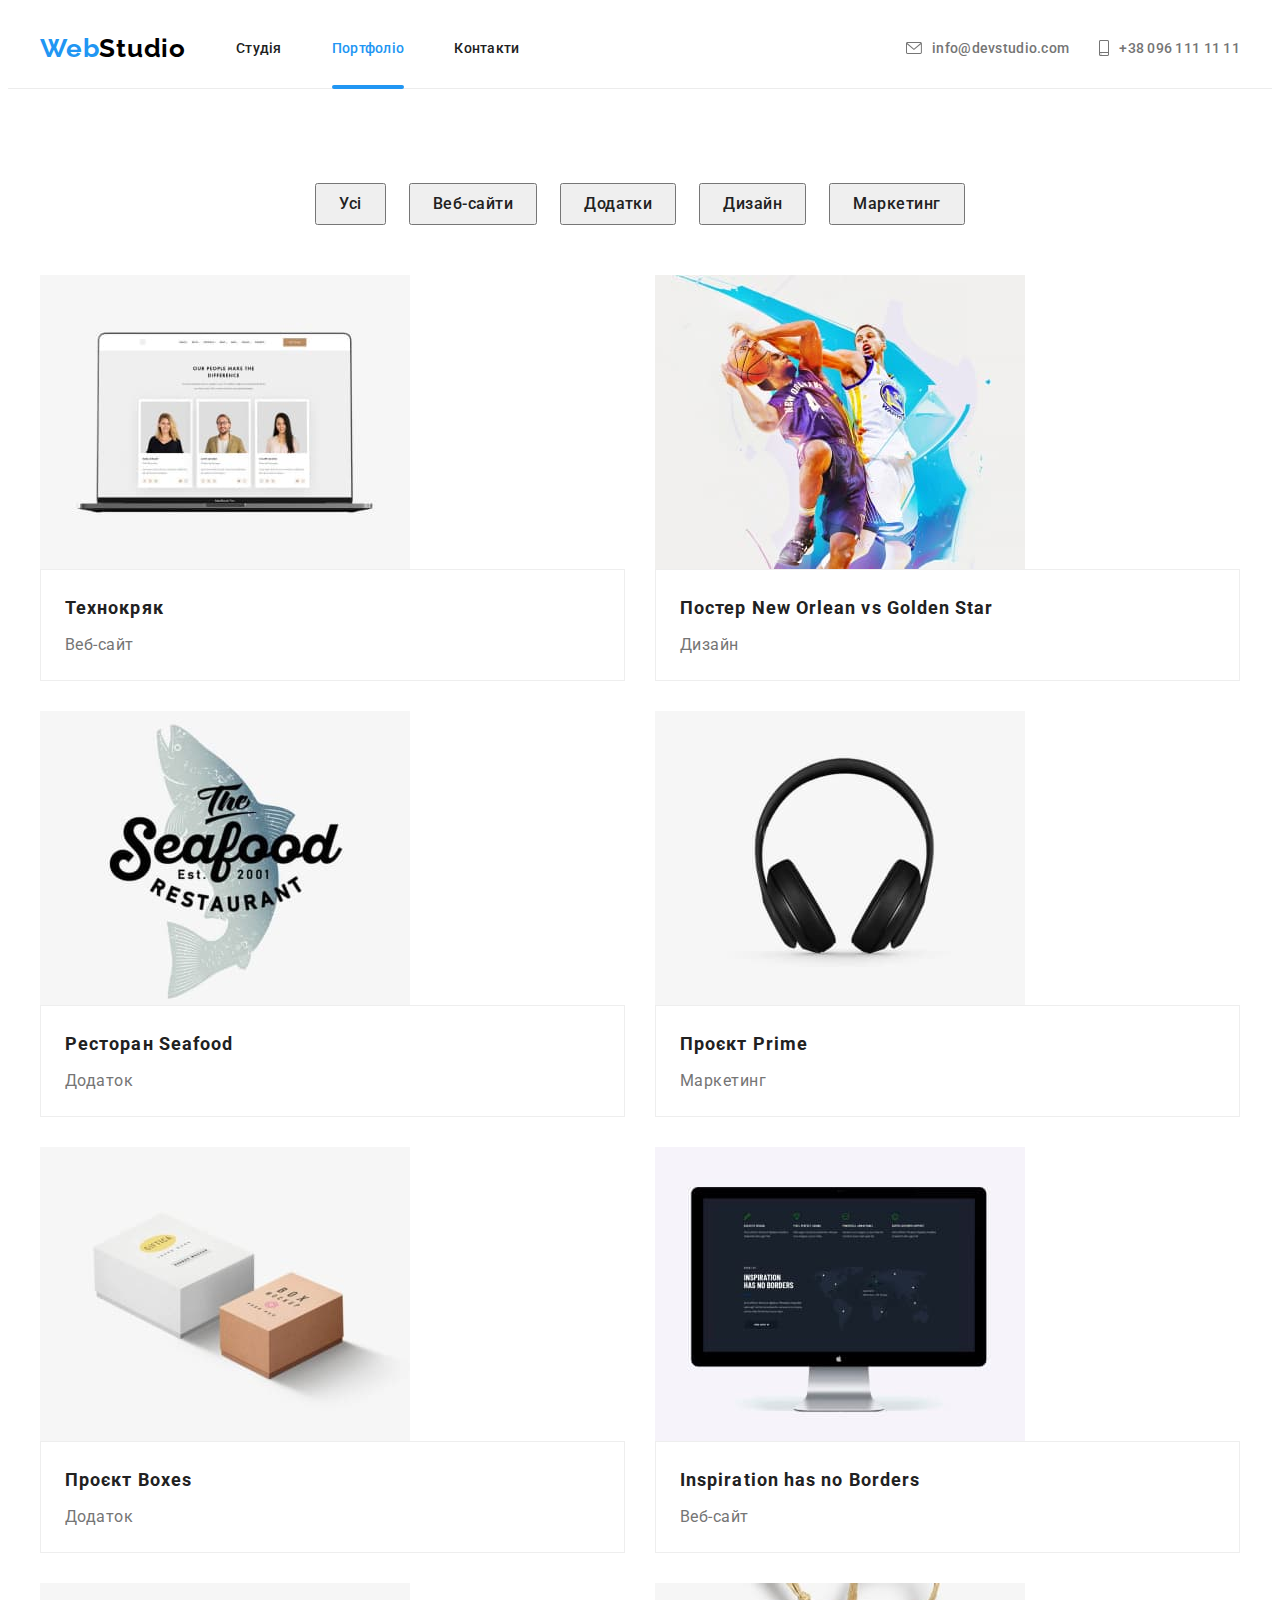
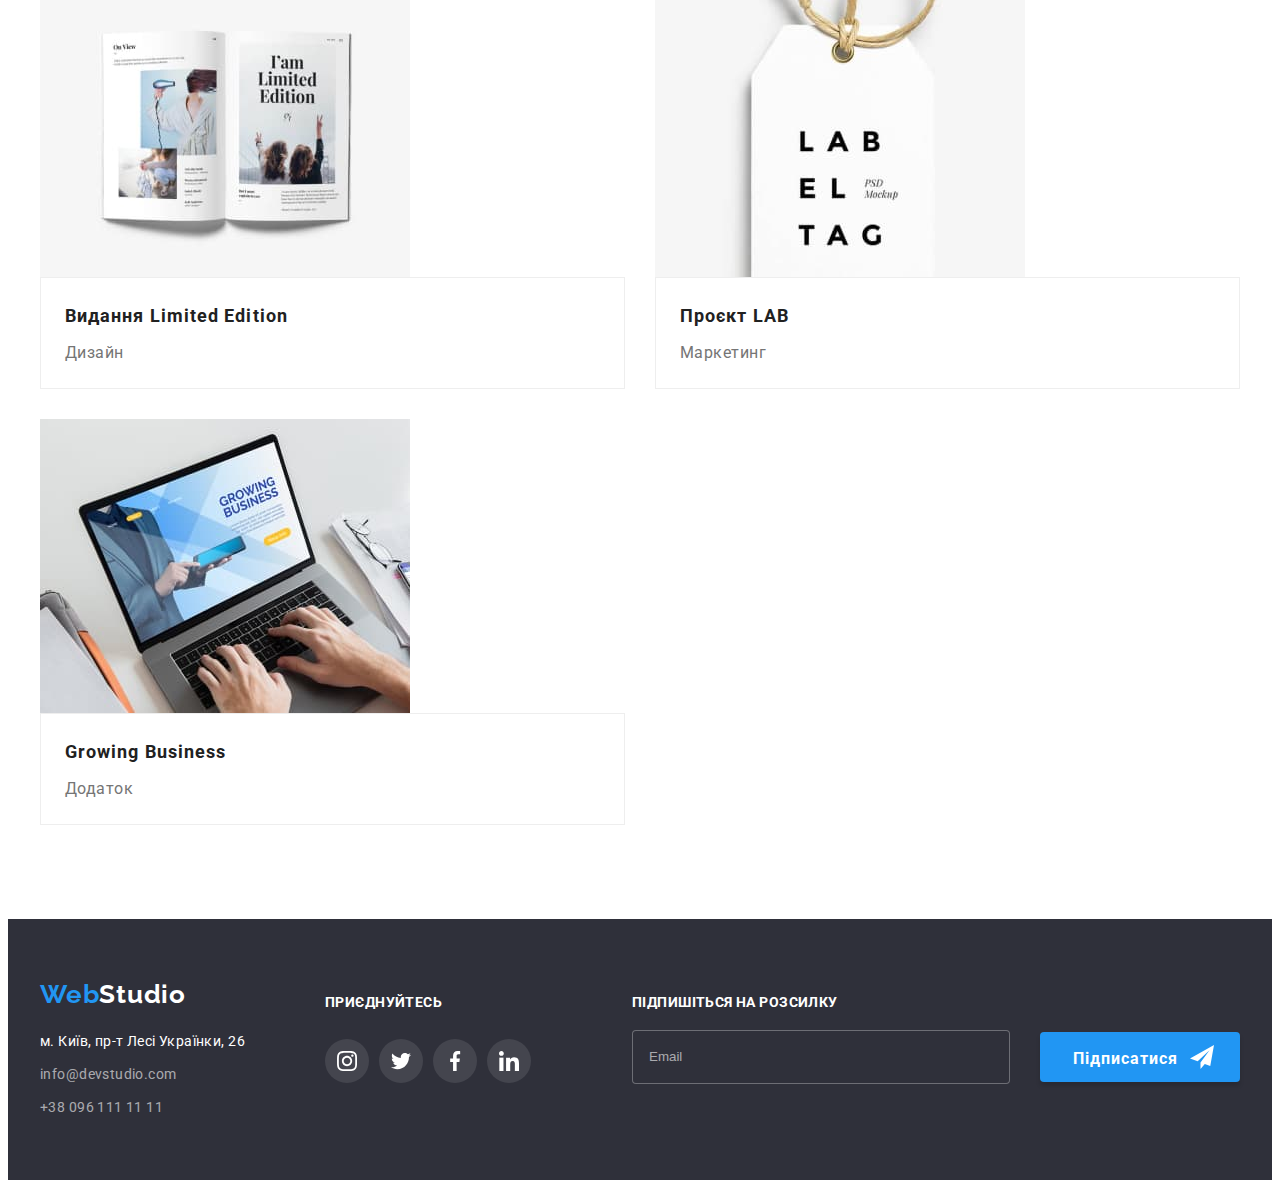
==== commit 34682731: "changed portfolio card" ====
--- a/portfolio.html
+++ b/portfolio.html
@@ -108,7 +108,7 @@
 										</div>
 									</div>
 									<div class="card__description">
-										<h3 class="card__header">Постер New Orlean vsr</h3>
+										<h3 class="card__header">Постер New Orlean vs Golden Star</h3>
 										<p class="card__subheader">Дизайн</p>
 									</div>
 								</a>
--- a/css/main.min.css
+++ b/css/main.min.css
@@ -1 +1 @@
-:root{--color-hero: #212121;--secondary-color: #FFFFFF;--color-paragraph: #757575;--color-important: #000000;--color-addition: #2196F3;--color-button: #F5F4FA;--color-button-change: #188CE8;--color-border: #ECECEC}.visually-hidden{position:absolute;white-space:nowrap;width:1px;height:1px;overflow:hidden;border:0;padding:0;clip:rect(0 0 0 0);-webkit-clip-path:inset(50%);clip-path:inset(50%);margin:-1px}.is-hidden{opacity:0;visibility:hidden;pointer-events:none}.form-submit{display:block;margin:0 auto;font-family:"Roboto";width:200px;height:50px;background:var(--color-addition);-webkit-box-shadow:0px 4px 4px rgba(0,0,0,.15);box-shadow:0px 4px 4px rgba(0,0,0,.15);border-radius:4px;letter-spacing:.06em;font-weight:700;font-size:16px;line-height:1.875;color:var(--secondary-color);cursor:pointer;border-color:inherit}.backdrop{position:fixed;top:0;left:0;width:100%;height:100%;background-color:rgba(0,0,0,.2);-webkit-transition:opacity 250ms ease-in,visibility 250ms ease-in;transition:opacity 250ms ease-in,visibility 250ms ease-in}body{font-family:"Roboto",sans-serif;color:#212121}img{display:block;max-width:100%;height:auto;width:100%}@media(min-width: 768px){img{width:354px}}@media(min-width: 1200px){img{width:370px}}ul{margin:0;padding:0;list-style-type:none}h1,h2,h3,h4,h5,h6,p{margin-top:0}a{text-decoration:none}.benefits{display:none}@media(min-width: 1200px){.benefits{display:block}}.benefits__section{padding:0 0 94px 0}.benefits__list{display:-webkit-box;display:-ms-flexbox;display:flex;-webkit-box-pack:justify;-ms-flex-pack:justify;justify-content:space-between}.benefits__text{position:relative}.benefits__description{position:absolute;display:-webkit-box;display:-ms-flexbox;display:flex;width:100%;height:70px;left:0;bottom:0;margin:0;color:var(--secondary-color);background:rgba(47,48,58,.8);font-weight:700;font-size:14px;line-height:1.142;-webkit-box-align:center;-ms-flex-align:center;align-items:center;-webkit-box-pack:center;-ms-flex-pack:center;justify-content:center;letter-spacing:.03em;text-transform:uppercase}.business{margin:0 auto;max-width:480px;min-height:400px;padding:118px 30px;background-color:#2f303a;background-image:-webkit-gradient(linear, left top, right top, from(rgba(47, 48, 58, 0.4)), to(rgba(47, 48, 58, 0.4))),url("../images/hero_bg-mobile.jpg");background-image:linear-gradient(to right, rgba(47, 48, 58, 0.4), rgba(47, 48, 58, 0.4)),url("../images/hero_bg-mobile.jpg");background-repeat:no-repeat;background-size:cover;background-position:center;text-align:center}@media(min-device-pixel-ratio: 2),(-webkit-min-device-pixel-ratio: 2),(min-resolution: 192dpi),(min-resolution: 2dppx){.business{background-image:-webkit-gradient(linear, left top, right top, from(rgba(47, 48, 58, 0.4)), to(rgba(47, 48, 58, 0.4))),url("../images/hero_bg-mobile@2x.jpg");background-image:linear-gradient(to right, rgba(47, 48, 58, 0.4), rgba(47, 48, 58, 0.4)),url("../images/hero_bg-mobile@2x.jpg")}}@media screen and (min-width: 577px){.business{max-width:768px;padding:118px 60px;background-image:-webkit-gradient(linear, left top, right top, from(rgba(47, 48, 58, 0.4)), to(rgba(47, 48, 58, 0.4))),url("../images/hero_bg-tablet.jpg");background-image:linear-gradient(to right, rgba(47, 48, 58, 0.4), rgba(47, 48, 58, 0.4)),url("../images/hero_bg-tablet.jpg");background-size:cover}}@media screen and (min-width: 577px)and (min-device-pixel-ratio: 2),screen and (min-width: 577px)and (-webkit-min-device-pixel-ratio: 2),screen and (min-width: 577px)and (min-resolution: 192dpi),screen and (min-width: 577px)and (min-resolution: 2dppx){.business{background-image:-webkit-gradient(linear, left top, right top, from(rgba(47, 48, 58, 0.4)), to(rgba(47, 48, 58, 0.4))),url("../images/hero_bg-tablet@2x.jpg");background-image:linear-gradient(to right, rgba(47, 48, 58, 0.4), rgba(47, 48, 58, 0.4)),url("../images/hero_bg-tablet@2x.jpg")}}@media screen and (min-width: 961px){.business{max-width:1600px;min-height:600px;padding:200px 0;background-image:-webkit-gradient(linear, left top, right top, from(rgba(47, 48, 58, 0.4)), to(rgba(47, 48, 58, 0.4))),url("../images/hero_bg.jpg");background-image:linear-gradient(to right, rgba(47, 48, 58, 0.4), rgba(47, 48, 58, 0.4)),url("../images/hero_bg.jpg");background-size:cover}}@media screen and (min-width: 961px)and (min-device-pixel-ratio: 2),screen and (min-width: 961px)and (-webkit-min-device-pixel-ratio: 2),screen and (min-width: 961px)and (min-resolution: 192dpi),screen and (min-width: 961px)and (min-resolution: 2dppx){.business{background-image:-webkit-gradient(linear, left top, right top, from(rgba(47, 48, 58, 0.4)), to(rgba(47, 48, 58, 0.4))),url("../images/hero_bg@2x.jpg");background-image:linear-gradient(to right, rgba(47, 48, 58, 0.4), rgba(47, 48, 58, 0.4)),url("../images/hero_bg@2x.jpg")}}.business__title{margin-bottom:30px;font-weight:900;font-size:26px;line-height:1.363;text-align:center;letter-spacing:.06em;text-transform:uppercase;color:var(--secondary-color)}@media(min-width: 1200px){.business__title{font-size:44px}}.button{display:block;margin:0 auto;font-family:"Roboto";height:50px;width:216px;background:var(--color-addition);-webkit-box-shadow:0px 4px 4px rgba(0,0,0,.15);box-shadow:0px 4px 4px rgba(0,0,0,.15);border-radius:4px;border:none;letter-spacing:.06em;font-weight:700;font-size:16px;line-height:1.875;color:var(--secondary-color);cursor:pointer;-webkit-transition:250ms cubic-bezier(0.4, 0, 0.2, 1) color;transition:250ms cubic-bezier(0.4, 0, 0.2, 1) color}.button:hover,.button:focus{background:var(--color-button-change)}.button__letter{position:relative;margin:0 auto;font-family:"Roboto";height:50px;width:200px;background:var(--color-addition);-webkit-box-shadow:0px 4px 4px rgba(0,0,0,.15);box-shadow:0px 4px 4px rgba(0,0,0,.15);border-radius:4px;border:none;letter-spacing:.06em;font-weight:700;font-size:16px;line-height:1.875;color:var(--secondary-color);cursor:pointer;-webkit-transition:250ms cubic-bezier(0.4, 0, 0.2, 1) color;transition:250ms cubic-bezier(0.4, 0, 0.2, 1) color}.button__letter::-webkit-input-placeholder{color:var(--secondary-color)}.button__letter::-moz-placeholder{color:var(--secondary-color)}.button__letter:-ms-input-placeholder{color:var(--secondary-color)}.button__letter::-ms-input-placeholder{color:var(--secondary-color)}.button__letter::placeholder{color:var(--secondary-color)}.button__icon{width:30px;height:30px;cursor:pointer;border:1px solid rgba(0,0,0,.1);border-radius:50%;background-color:var(--secondary-color);-webkit-transition:250ms cubic-bezier(0.4, 0, 0.2, 1);transition:250ms cubic-bezier(0.4, 0, 0.2, 1)}.button__icon:hover{fill:var(--color-addition)}.card__description{border:1px solid #eee;padding:20px 24px}.card__link{display:block;-webkit-transition:250ms cubic-bezier(0.4, 0, 0.2, 1);transition:250ms cubic-bezier(0.4, 0, 0.2, 1)}.card__link:hover{-webkit-box-shadow:0px 1px 1px rgba(0,0,0,.12),0px 4px 4px rgba(0,0,0,.06),1px 4px 6px rgba(0,0,0,.16);box-shadow:0px 1px 1px rgba(0,0,0,.12),0px 4px 4px rgba(0,0,0,.06),1px 4px 6px rgba(0,0,0,.16)}.card_link:hover,.card__overlay{-webkit-transform:translateY(0);transform:translateY(0)}.card__list{position:relative;display:-webkit-box;display:-ms-flexbox;display:flex;-ms-flex-wrap:wrap;flex-wrap:wrap;gap:30px;-webkit-box-pack:center;-ms-flex-pack:center;justify-content:center}@media(min-width: 768px){.card__list{-webkit-box-pack:start;-ms-flex-pack:start;justify-content:start}}.card__text{position:absolute;margin:63px 24px;font-size:18px;line-height:1.555;letter-spacing:.03em}.card__overlay{position:absolute;color:var(--secondary-color);background:rgba(33,150,243,.9);width:100%;height:100%;top:0;left:0;-webkit-transform:translateY(100%);transform:translateY(100%);-webkit-transition:-webkit-transform 250ms cubic-bezier(0.4, 0, 0.2, 1);transition:-webkit-transform 250ms cubic-bezier(0.4, 0, 0.2, 1);transition:transform 250ms cubic-bezier(0.4, 0, 0.2, 1);transition:transform 250ms cubic-bezier(0.4, 0, 0.2, 1), -webkit-transform 250ms cubic-bezier(0.4, 0, 0.2, 1)}.card__header{margin-bottom:4px;font-weight:700;font-size:18px;line-height:2;letter-spacing:.06em;color:var(--color-hero)}.card__subheader{font-size:16px;line-height:1.875;color:var(--color-paragraph);letter-spacing:.03em;margin:0 auto}.overlay{position:relative;overflow:hidden}.overlay:hover .card__overlay{-webkit-transform:translateY(0);transform:translateY(0)}.checkbox{display:-webkit-box;display:-ms-flexbox;display:flex;margin-left:13px}.checkbox__input{-webkit-appearance:none;-moz-appearance:none;appearance:none}.checkbox__icon{position:absolute;margin-right:7px;fill:rgba(0,0,0,0);border:2px solid #000;border-radius:4px}.checkbox__input:checked+.checkbox__icon{fill:var(--secondary-color);background-color:var(--color-addition);border:1px solid var(--color-addition)}.checkbox__label{position:relative;padding-left:24px;font-size:14px;color:var(--color-paragraph)}.checkbox__link{color:var(--color-addition);-webkit-text-decoration-line:underline;text-decoration-line:underline}.clients__section{padding:60px 0}@media(min-width: 1200px){.clients__section{padding:94px 0}}.clients__list{display:-webkit-box;display:-ms-flexbox;display:flex;-ms-flex-wrap:wrap;flex-wrap:wrap;gap:30px;-webkit-box-pack:center;-ms-flex-pack:center;justify-content:center}.clients__item{width:210px;height:90px}@media(min-width: 768px){.clients__item{width:226px}}@media(min-width: 1200px){.clients__item{width:170px}}.clients__link{display:-webkit-box;display:-ms-flexbox;display:flex;-webkit-box-pack:center;-ms-flex-pack:center;justify-content:center;-webkit-box-align:center;-ms-flex-align:center;align-items:center;width:100%;height:100%;border:1px solid #afb1b8;border-radius:4px;fill:#afb1b8;-webkit-transition:250ms cubic-bezier(0.4, 0, 0.2, 1);transition:250ms cubic-bezier(0.4, 0, 0.2, 1)}.clients__link:hover,.clients__link:focus{fill:var(--color-addition);border:1px solid var(--color-addition)}.contact__header{display:none}@media(min-width: 768px){.contact__header{display:-webkit-box;display:-ms-flexbox;display:flex;-webkit-box-orient:vertical;-webkit-box-direction:normal;-ms-flex-direction:column;flex-direction:column;gap:10px}}@media(min-width: 1200px){.contact__header{display:-webkit-box;display:-ms-flexbox;display:flex;gap:30px}}.contact__header__list{font-weight:500;font-size:14px;line-height:1.142;letter-spacing:.02em;color:var(--color-paragraph);list-style-type:none}@media(min-width: 768px){.contact__header{-webkit-box-orient:vertical;-webkit-box-direction:normal;-ms-flex-direction:column;flex-direction:column}}@media(min-width: 1200px){.contact__header{-webkit-box-orient:horizontal;-webkit-box-direction:normal;-ms-flex-direction:row;flex-direction:row}}.contact__link{display:-webkit-box;display:-ms-flexbox;display:flex;padding:32px 0;font-weight:500;font-size:12px;line-height:1.142;letter-spacing:.02em;cursor:auto;cursor:pointer;color:var(--color-paragraph);-webkit-box-align:center;-ms-flex-align:center;align-items:center;-webkit-transition:250ms cubic-bezier(0.4, 0, 0.2, 1);transition:250ms cubic-bezier(0.4, 0, 0.2, 1)}.contact__link:hover,.contact__link:focus{cursor:pointer;color:var(--color-addition)}@media(min-width: 768px){.contact__link{padding:0}}@media(min-width: 1200px){.contact__link{font-size:14px}}.contact__icon{margin-right:10px;fill:currentColor}.features__section{padding:60px 0}@media(min-width: 1200px){.features__section{padding:94px 0}}@media(min-width: 768px){.features__list{display:-webkit-box;display:-ms-flexbox;display:flex;-ms-flex-wrap:wrap;flex-wrap:wrap;gap:30px}}@media(min-width: 1200px){.features__list{display:-webkit-box;display:-ms-flexbox;display:flex}}.features__item{margin-bottom:30px}.features__item:last-child{margin-bottom:0px}@media(min-width: 768px){.features__item{width:354px;margin-bottom:0px}}@media(min-width: 1200px){.features__item{width:270px;margin-bottom:0px}}.features__box{display:-webkit-box;display:-ms-flexbox;display:flex;-webkit-box-align:center;-ms-flex-align:center;align-items:center;-webkit-box-pack:center;-ms-flex-pack:center;justify-content:center;height:120px;border-radius:4px;background-color:var(--color-button);margin-bottom:30px;margin-top:30px}.features__box:first-child{margin-top:0px}@media(min-width: 768px){.features__box{margin-top:0px}}.features__header{margin-bottom:10px;font-weight:700;font-size:14px;line-height:1.142;text-transform:uppercase;color:var(--color-hero);letter-spacing:.03em;display:-webkit-box;display:-ms-flexbox;display:flex;-webkit-box-pack:center;-ms-flex-pack:center;justify-content:center}@media(min-width: 768px){.features__header{display:block}}.features__paragraph{font-size:14px;line-height:24px;color:#757575;letter-spacing:.03em;margin:0 auto}.footer{padding:60px 0;background:#2f303a}.footer__logo{font-family:"Raleway";font-weight:700;font-size:26px;line-height:1.192;color:var(--secondary-color);cursor:auto;letter-spacing:.03em}.footer__map{font-size:14px;line-height:1.714;color:var(--secondary-color);cursor:none;font-style:normal;letter-spacing:.03em;-webkit-transition:250ms cubic-bezier(0.4, 0, 0.2, 1);transition:250ms cubic-bezier(0.4, 0, 0.2, 1)}.footer__map:hover{color:var(--color-addition)}.footer__contact{font-size:14px;line-height:1.714;color:rgba(255,255,255,.6);cursor:auto;font-style:normal;letter-spacing:.03em}.footer__contact:hover{color:var(--color-addition)}.footer__item{display:-webkit-box;display:-ms-flexbox;display:flex;padding-top:9px}@media(max-width: 768px){.footer__item{-webkit-box-align:center;-ms-flex-align:center;align-items:center;-webkit-box-pack:center;-ms-flex-pack:center;justify-content:center}}.footer__item--down{padding-top:20px}.footer__header{margin-top:60px;font-weight:700;margin-bottom:20px;font-size:14px;line-height:1.142;letter-spacing:.03em;text-transform:uppercase;color:var(--secondary-color)}@media(min-width: 768px){.footer__header{margin-top:0}}@media(min-width: 1200px){.footer__header{text-align:start}}.footer__list{display:-webkit-box;display:-ms-flexbox;display:flex;-webkit-box-align:center;-ms-flex-align:center;align-items:center;-webkit-box-pack:center;-ms-flex-pack:center;justify-content:center;gap:10px}.footer__link{display:-webkit-box;display:-ms-flexbox;display:flex;-webkit-box-pack:center;-ms-flex-pack:center;justify-content:center;-webkit-box-align:center;-ms-flex-align:center;align-items:center;width:100%;height:100%;width:44px;height:44px;border-radius:50%;background:rgba(255,255,255,.1);fill:var(--secondary-color);-webkit-transition:250ms cubic-bezier(0.4, 0, 0.2, 1);transition:250ms cubic-bezier(0.4, 0, 0.2, 1)}.footer__link:hover,.footer__link:focus{background:var(--color-addition)}.footer__div{text-align:center}@media(min-width: 1200px){.footer__div{display:-webkit-box;display:-ms-flexbox;display:flex;text-align:start;-webkit-box-pack:justify;-ms-flex-pack:justify;justify-content:space-between}}@media(min-width: 1200px){.footer__div--second{margin-top:15px}}@media(min-width: 768px){.footer__div--third{text-align:center;padding-top:60px}}@media(min-width: 1200px){.footer__div--third{margin-top:15px;padding-top:0}}.footer__icon{position:relative;top:17px;left:7px;-webkit-transform:translateY(-50%);transform:translateY(-50%);fill:var(--secondary-color)}.footer__letter{display:-webkit-box;display:-ms-flexbox;display:flex;-ms-flex-wrap:wrap;flex-wrap:wrap;gap:30px;-webkit-box-orient:vertical;-webkit-box-direction:normal;-ms-flex-direction:column;flex-direction:column;-webkit-box-align:center;-ms-flex-align:center;align-items:center}@media(min-width: 1200px){.footer__letter{-webkit-box-orient:horizontal;-webkit-box-direction:normal;-ms-flex-direction:row;flex-direction:row}}@media(min-width: 768px){.footer__index{display:-webkit-box;display:-ms-flexbox;display:flex;-ms-flex-pack:distribute;justify-content:space-around}}@media(min-width: 1200px){.footer__index{display:-webkit-box;display:-ms-flexbox;display:flex;-ms-flex-pack:distribute;justify-content:space-around;gap:80px}}@media(min-width: 768px){.footer__contact{-webkit-box-align:center;-ms-flex-align:center;align-items:center;display:-webkit-box;display:-ms-flexbox;display:flex;-webkit-box-orient:vertical;-webkit-box-direction:normal;-ms-flex-direction:column;flex-direction:column}}@media(min-width: 1200px){.footer__contact{-webkit-box-align:start;-ms-flex-align:start;align-items:start}}.form-field__control{position:relative}.form-field__label{color:var(--color-paragraph);margin-bottom:4px;font-size:12px;line-height:1.166}.form-field__input{height:40px;width:100%;padding:0 12px 0 42px;border:1px solid rgba(33,33,33,.2);border-radius:4px;outline:none;-webkit-transition:250ms cubic-bezier(0.4, 0, 0.2, 1);transition:250ms cubic-bezier(0.4, 0, 0.2, 1)}.form-field__input:focus{border:1px solid var(--color-addition)}.form-field_input:focus+.form-field__icon{fill:var(--color-addition)}.form-field__icon{position:absolute;top:50%;left:12px;-webkit-transform:translateY(-50%);transform:translateY(-50%)}.form-field__icon:focus{fill:var(--color-addition)}.form-field__textarea{height:120px;width:100%;padding:12px 16px;margin-bottom:20px;border:1px solid rgba(33,33,33,.2);border-radius:4px;outline:none;resize:none;-webkit-transition:250ms cubic-bezier(0.4, 0, 0.2, 1);transition:250ms cubic-bezier(0.4, 0, 0.2, 1)}.form-field__textarea:focus{border:1px solid var(--color-addition)}.form-field__textarea::-webkit-input-placeholder{color:rgba(117,117,117,.5);font-size:12px;line-height:1.166}.form-field__textarea::-moz-placeholder{color:rgba(117,117,117,.5);font-size:12px;line-height:1.166}.form-field__textarea:-ms-input-placeholder{color:rgba(117,117,117,.5);font-size:12px;line-height:1.166}.form-field__textarea::-ms-input-placeholder{color:rgba(117,117,117,.5);font-size:12px;line-height:1.166}.form-field__textarea::placeholder{color:rgba(117,117,117,.5);font-size:12px;line-height:1.166}.form-field__checkbox{margin-bottom:30px}.header{border-bottom:1px solid var(--color-border)}.header__container{display:-webkit-box;display:-ms-flexbox;display:flex;-webkit-box-align:center;-ms-flex-align:center;align-items:center;padding:16px 0px}@media(min-width: 768px){.header__container{-webkit-box-pack:justify;-ms-flex-pack:justify;justify-content:space-between;gap:50px;padding:0}}@media(min-width: 1200px){.header__nav{display:-webkit-box;display:-ms-flexbox;display:flex;-webkit-box-align:center;-ms-flex-align:center;align-items:center;-webkit-box-pack:justify;-ms-flex-pack:justify;justify-content:space-between;-webkit-box-flex:1;-ms-flex-positive:1;flex-grow:1}}.header__menu{display:none}@media(min-width: 768px){.header__menu{display:-webkit-box;display:-ms-flexbox;display:flex;-webkit-box-align:center;-ms-flex-align:center;align-items:center;-webkit-box-pack:justify;-ms-flex-pack:justify;justify-content:space-between;gap:50px}}.header__link{display:block;position:relative;padding:32px 0;font-weight:500;font-size:14px;line-height:1.142;letter-spacing:.02em;color:#212121;list-style-type:none;-webkit-transition:250ms cubic-bezier(0.4, 0, 0.2, 1);transition:250ms cubic-bezier(0.4, 0, 0.2, 1)}.header__link:hover,.header__link:focus{font-weight:500;font-size:14px;line-height:1.142;letter-spacing:.02em;color:var(--color-addition)}.header__link--current{color:var(--color-addition)}.header__link--current::after{display:block;position:absolute;content:"";width:100%;height:4px;background-color:var(--color-addition);border-radius:2px;bottom:0;left:0;-webkit-transform:translateY(25%);transform:translateY(25%)}.header__burger{border:none;background-color:#fff}@media(min-width: 768px){.header__burger{display:none}}.tel{color:var(--color-paragraph)}.header-section{display:-webkit-box;display:-ms-flexbox;display:flex;-webkit-box-pack:center;-ms-flex-pack:center;justify-content:center;font-weight:700;font-size:28px;line-height:1.166;color:var(--color-hero);letter-spacing:.03em;margin-bottom:30px}@media(min-width: 1200px){.header-section{font-size:36px;margin-bottom:50px}}.input__email{margin:0 auto;width:358px;height:50px;border:1px solid rgba(255,255,255,.3);background-color:#2f303a;border-radius:4px;padding-left:16px;color:rgba(255,255,255,.6)}@media(max-width: 380px){.input__email{width:auto}}.input__email::-webkit-input-placeholder{color:rgba(255,255,255,.6)}.input__email::-moz-placeholder{color:rgba(255,255,255,.6)}.input__email:-ms-input-placeholder{color:rgba(255,255,255,.6)}.input__email::-ms-input-placeholder{color:rgba(255,255,255,.6)}.input__email::placeholder{color:rgba(255,255,255,.6)}.logo{margin-right:auto;font-family:"Raleway";font-weight:700;font-size:26px;line-height:1.192;letter-spacing:.03em;color:var(--color-important)}.logo__text{color:var(--color-addition)}.menu__list{display:-webkit-box;display:-ms-flexbox;display:flex;gap:15px;-ms-flex-wrap:wrap;flex-wrap:wrap;margin-bottom:50px}@media(min-width: 768px){.menu__list{-webkit-box-pack:center;-ms-flex-pack:center;justify-content:center}}.menu__item{margin-right:8px}.menu__item:last-child{margin-right:0}.menu__btn{font-family:"Roboto";padding:6px 22px;font-weight:500;font-size:16px;line-height:1.625;text-align:center;letter-spacing:.03em;color:var(--color-hero);cursor:pointer;-webkit-transition:250ms cubic-bezier(0.4, 0, 0.2, 1);transition:250ms cubic-bezier(0.4, 0, 0.2, 1)}.menu__btn:hover,.menu__btn:focus{color:var(--secondary-color);background:var(--color-addition);-webkit-box-shadow:0px 3px 1px rgba(0,0,0,.1),0px 1px 2px rgba(0,0,0,.08),0px 2px 2px rgba(0,0,0,.12);box-shadow:0px 3px 1px rgba(0,0,0,.1),0px 1px 2px rgba(0,0,0,.08),0px 2px 2px rgba(0,0,0,.12);border-radius:4px}.mobile-menu{display:-webkit-box;display:-ms-flexbox;display:flex;-webkit-box-orient:vertical;-webkit-box-direction:normal;-ms-flex-direction:column;flex-direction:column;padding-left:25px;padding-top:48px;padding-bottom:48px;width:100vw;height:100vh;position:fixed;top:0;left:0;width:100%;height:100%;background-color:#fff;-webkit-transform:translateX(100%);transform:translateX(100%);-webkit-transition:-webkit-transform 250ms;transition:-webkit-transform 250ms;transition:transform 250ms;transition:transform 250ms, -webkit-transform 250ms}.mobile-menu__close{position:absolute;top:10px;right:15px;border:none;background-color:#fff}.mobile-menu__close:hover{fill:var(--color-addition)}.mobile-menu.is-open{-webkit-transform:translateX(0);transform:translateX(0)}.mobile-menu__nav{margin-bottom:auto;display:-webkit-box;display:-ms-flexbox;display:flex;-webkit-box-orient:vertical;-webkit-box-direction:normal;-ms-flex-direction:column;flex-direction:column;gap:16px}.mobile-menu__page{color:var(--color-hero);font-weight:500;font-size:40px;line-height:1.175;letter-spacing:.02em;color:#212121;list-style-type:none;-webkit-transition:250ms cubic-bezier(0.4, 0, 0.2, 1);transition:250ms cubic-bezier(0.4, 0, 0.2, 1)}.mobile-menu__page--current{color:var(--color-addition)}.mobile-menu__contact{margin-bottom:64px;display:-webkit-box;display:-ms-flexbox;display:flex;-webkit-box-orient:vertical;-webkit-box-direction:normal;-ms-flex-direction:column;flex-direction:column;gap:16px}.mobile-menu__tel{font-weight:500;font-size:34px;line-height:1.176;letter-spacing:.02em;color:var(--color-addition)}.mobile-menu__mail{font-weight:500;font-size:24px;line-height:1.166;letter-spacing:.02em;color:var(--color-paragraph)}.mobile-menu__socials{display:-webkit-box;display:-ms-flexbox;display:flex;-ms-flex-wrap:wrap;flex-wrap:wrap;gap:10px}.mobile-menu__add{border-right:1px solid rgba(33,33,33,.2);padding-right:10px}.mobile-menu__add:last-child{border-right:none}.mobile-menu__link{font-weight:500;font-size:18px;line-height:1.222;letter-spacing:.02em;color:var(--color-addition)}.modal{display:-webkit-box;display:-ms-flexbox;display:flex;-webkit-box-align:center;-ms-flex-align:center;align-items:center;-webkit-box-pack:center;-ms-flex-pack:center;justify-content:center;padding:0px 15px;height:100vh}.modal__container{position:relative;max-width:528px;max-height:592px;width:480px;height:100%;padding:35px 47px 20px 40px;background-color:var(--secondary-color);border-radius:4px;overflow-y:auto}@media(min-width: 1200px){.modal__container{width:100%}}.modal__close{position:absolute;top:17px;right:17px}.modal__title{margin:0;padding-bottom:10px;font-weight:700;font-size:20px;line-height:1.15;text-align:center;color:var(--color-hero)}.modal__form-field{margin-bottom:10px}.our-team__section{padding:60px 0;background:var(--color-button)}@media(min-width: 1200px){.our-team__section{padding:94px 0}}.our-team__card{list-style-type:none;display:-webkit-box;display:-ms-flexbox;display:flex;-webkit-box-pack:justify;-ms-flex-pack:justify;justify-content:space-between;-ms-flex-wrap:wrap;flex-wrap:wrap}@media(max-width: 767px){.our-team__card{display:block}}@media(min-width: 768px){.our-team__card{gap:30px}}@media(min-width: 1200px){.our-team__card{-webkit-box-pack:justify;-ms-flex-pack:justify;justify-content:space-between;-ms-flex-wrap:nowrap;flex-wrap:nowrap}}.our-team__person{text-align:center;padding:30px 0;text-align:center;background:var(--secondary-color);-webkit-box-shadow:0px 1px 3px rgba(0,0,0,.12),0px 1px 1px rgba(0,0,0,.14),0px 2px 1px rgba(0,0,0,.2);box-shadow:0px 1px 3px rgba(0,0,0,.12),0px 1px 1px rgba(0,0,0,.14),0px 2px 1px rgba(0,0,0,.2);border-radius:0px 0px 4px 4px}@media(max-width: 768px){.person{margin:0 auto;padding-bottom:30px}.person:last-child{padding-bottom:0px}}@media(max-width: 768px)and (min-width: 768px){.person{padding:0}}.person__header{margin:0;margin-bottom:10px;font-weight:500;font-size:16px;line-height:1.187;color:var(--color-hero);letter-spacing:.03em}.person__position{margin:0;font-size:16px;line-height:1.187;color:var(--color-paragraph);letter-spacing:.03em}.socials__section{display:-webkit-box;display:-ms-flexbox;display:flex;-webkit-box-pack:center;-ms-flex-pack:center;justify-content:center;gap:10px;-webkit-box-align:center;-ms-flex-align:center;align-items:center}.socials__link{display:-webkit-box;display:-ms-flexbox;display:flex;-webkit-box-pack:center;-ms-flex-pack:center;justify-content:center;-webkit-box-align:center;-ms-flex-align:center;align-items:center;width:100%;height:100%;border-radius:50%;background:rgba(255,255,255,.1);fill:var(--secondary-color);-webkit-transition:250ms cubic-bezier(0.4, 0, 0.2, 1);transition:250ms cubic-bezier(0.4, 0, 0.2, 1)}.socials__link:hover,.socials__link:focus{background:var(--color-addition)}.socials__icon{width:44px;height:44px;margin-top:16px;fill:#afb1b8;background:none;-webkit-transition:250ms cubic-bezier(0.4, 0, 0.2, 1);transition:250ms cubic-bezier(0.4, 0, 0.2, 1)}.socials__icon:hover,.socials__icon:focus{fill:var(--secondary-color)}.portfolio__container{padding:60px 0}@media(min-width: 768px){.portfolio__container{padding:94px 0}}.container{padding-right:15px;padding-left:15px;margin:0 auto;max-width:480px}@media(min-width: 768px){.container{max-width:768px}}@media(min-width: 1200px){.container{max-width:1200px}}/*# sourceMappingURL=main.min.css.map */+:root{--color-hero: #212121;--secondary-color: #FFFFFF;--color-paragraph: #757575;--color-important: #000000;--color-addition: #2196F3;--color-button: #F5F4FA;--color-button-change: #188CE8;--color-border: #ECECEC}.visually-hidden{position:absolute;white-space:nowrap;width:1px;height:1px;overflow:hidden;border:0;padding:0;clip:rect(0 0 0 0);-webkit-clip-path:inset(50%);clip-path:inset(50%);margin:-1px}.is-hidden{opacity:0;visibility:hidden;pointer-events:none}.form-submit{display:block;margin:0 auto;font-family:"Roboto";width:200px;height:50px;background:var(--color-addition);-webkit-box-shadow:0px 4px 4px rgba(0,0,0,.15);box-shadow:0px 4px 4px rgba(0,0,0,.15);border-radius:4px;letter-spacing:.06em;font-weight:700;font-size:16px;line-height:1.875;color:var(--secondary-color);cursor:pointer;border-color:inherit}.backdrop{position:fixed;top:0;left:0;width:100%;height:100%;background-color:rgba(0,0,0,.2);-webkit-transition:opacity 250ms ease-in,visibility 250ms ease-in;transition:opacity 250ms ease-in,visibility 250ms ease-in}body{font-family:"Roboto",sans-serif;color:#212121}img{display:block;max-width:100%;height:auto;width:100%}@media(min-width: 768px){img{width:354px}}@media(min-width: 1200px){img{width:370px}}ul{margin:0;padding:0;list-style-type:none}h1,h2,h3,h4,h5,h6,p{margin-top:0}a{text-decoration:none}.benefits{display:none}@media(min-width: 1200px){.benefits{display:block}}.benefits__section{padding:0 0 94px 0}.benefits__list{display:-webkit-box;display:-ms-flexbox;display:flex;-webkit-box-pack:justify;-ms-flex-pack:justify;justify-content:space-between}.benefits__text{position:relative}.benefits__description{position:absolute;display:-webkit-box;display:-ms-flexbox;display:flex;width:100%;height:70px;left:0;bottom:0;margin:0;color:var(--secondary-color);background:rgba(47,48,58,.8);font-weight:700;font-size:14px;line-height:1.142;-webkit-box-align:center;-ms-flex-align:center;align-items:center;-webkit-box-pack:center;-ms-flex-pack:center;justify-content:center;letter-spacing:.03em;text-transform:uppercase}.business{margin:0 auto;max-width:480px;min-height:400px;padding:118px 30px;background-color:#2f303a;background-image:-webkit-gradient(linear, left top, right top, from(rgba(47, 48, 58, 0.4)), to(rgba(47, 48, 58, 0.4))),url("../images/hero_bg-mobile.jpg");background-image:linear-gradient(to right, rgba(47, 48, 58, 0.4), rgba(47, 48, 58, 0.4)),url("../images/hero_bg-mobile.jpg");background-repeat:no-repeat;background-size:cover;background-position:center;text-align:center}@media(min-device-pixel-ratio: 2),(-webkit-min-device-pixel-ratio: 2),(min-resolution: 192dpi),(min-resolution: 2dppx){.business{background-image:-webkit-gradient(linear, left top, right top, from(rgba(47, 48, 58, 0.4)), to(rgba(47, 48, 58, 0.4))),url("../images/hero_bg-mobile@2x.jpg");background-image:linear-gradient(to right, rgba(47, 48, 58, 0.4), rgba(47, 48, 58, 0.4)),url("../images/hero_bg-mobile@2x.jpg")}}@media screen and (min-width: 577px){.business{max-width:768px;padding:118px 60px;background-image:-webkit-gradient(linear, left top, right top, from(rgba(47, 48, 58, 0.4)), to(rgba(47, 48, 58, 0.4))),url("../images/hero_bg-tablet.jpg");background-image:linear-gradient(to right, rgba(47, 48, 58, 0.4), rgba(47, 48, 58, 0.4)),url("../images/hero_bg-tablet.jpg");background-size:cover}}@media screen and (min-width: 577px)and (min-device-pixel-ratio: 2),screen and (min-width: 577px)and (-webkit-min-device-pixel-ratio: 2),screen and (min-width: 577px)and (min-resolution: 192dpi),screen and (min-width: 577px)and (min-resolution: 2dppx){.business{background-image:-webkit-gradient(linear, left top, right top, from(rgba(47, 48, 58, 0.4)), to(rgba(47, 48, 58, 0.4))),url("../images/hero_bg-tablet@2x.jpg");background-image:linear-gradient(to right, rgba(47, 48, 58, 0.4), rgba(47, 48, 58, 0.4)),url("../images/hero_bg-tablet@2x.jpg")}}@media screen and (min-width: 961px){.business{max-width:1600px;min-height:600px;padding:200px 0;background-image:-webkit-gradient(linear, left top, right top, from(rgba(47, 48, 58, 0.4)), to(rgba(47, 48, 58, 0.4))),url("../images/hero_bg.jpg");background-image:linear-gradient(to right, rgba(47, 48, 58, 0.4), rgba(47, 48, 58, 0.4)),url("../images/hero_bg.jpg");background-size:cover}}@media screen and (min-width: 961px)and (min-device-pixel-ratio: 2),screen and (min-width: 961px)and (-webkit-min-device-pixel-ratio: 2),screen and (min-width: 961px)and (min-resolution: 192dpi),screen and (min-width: 961px)and (min-resolution: 2dppx){.business{background-image:-webkit-gradient(linear, left top, right top, from(rgba(47, 48, 58, 0.4)), to(rgba(47, 48, 58, 0.4))),url("../images/hero_bg@2x.jpg");background-image:linear-gradient(to right, rgba(47, 48, 58, 0.4), rgba(47, 48, 58, 0.4)),url("../images/hero_bg@2x.jpg")}}.business__title{margin-bottom:30px;font-weight:900;font-size:26px;line-height:1.363;text-align:center;letter-spacing:.06em;text-transform:uppercase;color:var(--secondary-color)}@media(min-width: 1200px){.business__title{font-size:44px}}.button{display:block;margin:0 auto;font-family:"Roboto";height:50px;width:216px;background:var(--color-addition);-webkit-box-shadow:0px 4px 4px rgba(0,0,0,.15);box-shadow:0px 4px 4px rgba(0,0,0,.15);border-radius:4px;border:none;letter-spacing:.06em;font-weight:700;font-size:16px;line-height:1.875;color:var(--secondary-color);cursor:pointer;-webkit-transition:250ms cubic-bezier(0.4, 0, 0.2, 1) color;transition:250ms cubic-bezier(0.4, 0, 0.2, 1) color}.button:hover,.button:focus{background:var(--color-button-change)}.button__letter{position:relative;margin:0 auto;font-family:"Roboto";height:50px;width:200px;background:var(--color-addition);-webkit-box-shadow:0px 4px 4px rgba(0,0,0,.15);box-shadow:0px 4px 4px rgba(0,0,0,.15);border-radius:4px;border:none;letter-spacing:.06em;font-weight:700;font-size:16px;line-height:1.875;color:var(--secondary-color);cursor:pointer;-webkit-transition:250ms cubic-bezier(0.4, 0, 0.2, 1) color;transition:250ms cubic-bezier(0.4, 0, 0.2, 1) color}.button__letter::-webkit-input-placeholder{color:var(--secondary-color)}.button__letter::-moz-placeholder{color:var(--secondary-color)}.button__letter:-ms-input-placeholder{color:var(--secondary-color)}.button__letter::-ms-input-placeholder{color:var(--secondary-color)}.button__letter::placeholder{color:var(--secondary-color)}.button__icon{width:30px;height:30px;cursor:pointer;border:1px solid rgba(0,0,0,.1);border-radius:50%;background-color:var(--secondary-color);-webkit-transition:250ms cubic-bezier(0.4, 0, 0.2, 1);transition:250ms cubic-bezier(0.4, 0, 0.2, 1)}.button__icon:hover{fill:var(--color-addition)}.card__description{border:1px solid #eee;padding:20px 24px}.card__link{display:block;-webkit-transition:250ms cubic-bezier(0.4, 0, 0.2, 1);transition:250ms cubic-bezier(0.4, 0, 0.2, 1)}.card__link:hover{-webkit-box-shadow:0px 1px 1px rgba(0,0,0,.12),0px 4px 4px rgba(0,0,0,.06),1px 4px 6px rgba(0,0,0,.16);box-shadow:0px 1px 1px rgba(0,0,0,.12),0px 4px 4px rgba(0,0,0,.06),1px 4px 6px rgba(0,0,0,.16)}.card_link:hover,.card__overlay{-webkit-transform:translateY(0);transform:translateY(0)}.card__list{position:relative;display:-webkit-box;display:-ms-flexbox;display:flex;-ms-flex-wrap:wrap;flex-wrap:wrap;gap:30px;-webkit-box-pack:center;-ms-flex-pack:center;justify-content:center}@media(min-width: 768px){.card__list{-webkit-box-pack:start;-ms-flex-pack:start;justify-content:start}}.card__text{position:absolute;margin:63px 24px;font-size:18px;line-height:1.555;letter-spacing:.03em}.card__overlay{position:absolute;color:var(--secondary-color);background:rgba(33,150,243,.9);width:100%;height:100%;top:0;left:0;-webkit-transform:translateY(100%);transform:translateY(100%);-webkit-transition:-webkit-transform 250ms cubic-bezier(0.4, 0, 0.2, 1);transition:-webkit-transform 250ms cubic-bezier(0.4, 0, 0.2, 1);transition:transform 250ms cubic-bezier(0.4, 0, 0.2, 1);transition:transform 250ms cubic-bezier(0.4, 0, 0.2, 1), -webkit-transform 250ms cubic-bezier(0.4, 0, 0.2, 1)}.card__header{margin-bottom:4px;font-weight:700;font-size:18px;line-height:2;letter-spacing:.06em;color:var(--color-hero)}.card__subheader{font-size:16px;line-height:1.875;color:var(--color-paragraph);letter-spacing:.03em;margin:0 auto}@media(min-width: 768px){.card__item{width:calc((100% - 30px)/2)}}.overlay{position:relative;overflow:hidden}.overlay:hover .card__overlay{-webkit-transform:translateY(0);transform:translateY(0)}.checkbox{display:-webkit-box;display:-ms-flexbox;display:flex;margin-left:13px}.checkbox__input{-webkit-appearance:none;-moz-appearance:none;appearance:none}.checkbox__icon{position:absolute;margin-right:7px;fill:rgba(0,0,0,0);border:2px solid #000;border-radius:4px}.checkbox__input:checked+.checkbox__icon{fill:var(--secondary-color);background-color:var(--color-addition);border:1px solid var(--color-addition)}.checkbox__label{position:relative;padding-left:24px;font-size:14px;color:var(--color-paragraph)}.checkbox__link{color:var(--color-addition);-webkit-text-decoration-line:underline;text-decoration-line:underline}.clients__section{padding:60px 0}@media(min-width: 1200px){.clients__section{padding:94px 0}}.clients__list{display:-webkit-box;display:-ms-flexbox;display:flex;-ms-flex-wrap:wrap;flex-wrap:wrap;gap:30px;-webkit-box-pack:center;-ms-flex-pack:center;justify-content:center}.clients__item{width:210px;height:90px}@media(min-width: 768px){.clients__item{width:226px}}@media(min-width: 1200px){.clients__item{width:170px}}.clients__link{display:-webkit-box;display:-ms-flexbox;display:flex;-webkit-box-pack:center;-ms-flex-pack:center;justify-content:center;-webkit-box-align:center;-ms-flex-align:center;align-items:center;width:100%;height:100%;border:1px solid #afb1b8;border-radius:4px;fill:#afb1b8;-webkit-transition:250ms cubic-bezier(0.4, 0, 0.2, 1);transition:250ms cubic-bezier(0.4, 0, 0.2, 1)}.clients__link:hover,.clients__link:focus{fill:var(--color-addition);border:1px solid var(--color-addition)}.contact__header{display:none}@media(min-width: 768px){.contact__header{display:-webkit-box;display:-ms-flexbox;display:flex;-webkit-box-orient:vertical;-webkit-box-direction:normal;-ms-flex-direction:column;flex-direction:column;gap:10px}}@media(min-width: 1200px){.contact__header{display:-webkit-box;display:-ms-flexbox;display:flex;gap:30px}}.contact__header__list{font-weight:500;font-size:14px;line-height:1.142;letter-spacing:.02em;color:var(--color-paragraph);list-style-type:none}@media(min-width: 768px){.contact__header{-webkit-box-orient:vertical;-webkit-box-direction:normal;-ms-flex-direction:column;flex-direction:column}}@media(min-width: 1200px){.contact__header{-webkit-box-orient:horizontal;-webkit-box-direction:normal;-ms-flex-direction:row;flex-direction:row}}.contact__link{display:-webkit-box;display:-ms-flexbox;display:flex;padding:32px 0;font-weight:500;font-size:12px;line-height:1.142;letter-spacing:.02em;cursor:auto;cursor:pointer;color:var(--color-paragraph);-webkit-box-align:center;-ms-flex-align:center;align-items:center;-webkit-transition:250ms cubic-bezier(0.4, 0, 0.2, 1);transition:250ms cubic-bezier(0.4, 0, 0.2, 1)}.contact__link:hover,.contact__link:focus{cursor:pointer;color:var(--color-addition)}@media(min-width: 768px){.contact__link{padding:0}}@media(min-width: 1200px){.contact__link{font-size:14px}}.contact__icon{margin-right:10px;fill:currentColor}.features__section{padding:60px 0}@media(min-width: 1200px){.features__section{padding:94px 0}}@media(min-width: 768px){.features__list{display:-webkit-box;display:-ms-flexbox;display:flex;-ms-flex-wrap:wrap;flex-wrap:wrap;gap:30px}}@media(min-width: 1200px){.features__list{display:-webkit-box;display:-ms-flexbox;display:flex}}.features__item{margin-bottom:30px}.features__item:last-child{margin-bottom:0px}@media(min-width: 768px){.features__item{width:354px;margin-bottom:0px}}@media(min-width: 1200px){.features__item{width:270px;margin-bottom:0px}}.features__box{display:-webkit-box;display:-ms-flexbox;display:flex;-webkit-box-align:center;-ms-flex-align:center;align-items:center;-webkit-box-pack:center;-ms-flex-pack:center;justify-content:center;height:120px;border-radius:4px;background-color:var(--color-button);margin-bottom:30px;margin-top:30px}.features__box:first-child{margin-top:0px}@media(min-width: 768px){.features__box{margin-top:0px}}.features__header{margin-bottom:10px;font-weight:700;font-size:14px;line-height:1.142;text-transform:uppercase;color:var(--color-hero);letter-spacing:.03em;display:-webkit-box;display:-ms-flexbox;display:flex;-webkit-box-pack:center;-ms-flex-pack:center;justify-content:center}@media(min-width: 768px){.features__header{display:block}}.features__paragraph{font-size:14px;line-height:24px;color:#757575;letter-spacing:.03em;margin:0 auto}.footer{padding:60px 0;background:#2f303a}.footer__logo{font-family:"Raleway";font-weight:700;font-size:26px;line-height:1.192;color:var(--secondary-color);cursor:auto;letter-spacing:.03em}.footer__map{font-size:14px;line-height:1.714;color:var(--secondary-color);cursor:none;font-style:normal;letter-spacing:.03em;-webkit-transition:250ms cubic-bezier(0.4, 0, 0.2, 1);transition:250ms cubic-bezier(0.4, 0, 0.2, 1)}.footer__map:hover{color:var(--color-addition)}.footer__contact{font-size:14px;line-height:1.714;color:rgba(255,255,255,.6);cursor:auto;font-style:normal;letter-spacing:.03em}.footer__contact:hover{color:var(--color-addition)}.footer__item{display:-webkit-box;display:-ms-flexbox;display:flex;padding-top:9px}@media(max-width: 768px){.footer__item{-webkit-box-align:center;-ms-flex-align:center;align-items:center;-webkit-box-pack:center;-ms-flex-pack:center;justify-content:center}}.footer__item--down{padding-top:20px}.footer__header{margin-top:60px;font-weight:700;margin-bottom:20px;font-size:14px;line-height:1.142;letter-spacing:.03em;text-transform:uppercase;color:var(--secondary-color)}@media(min-width: 768px){.footer__header{margin-top:0}}@media(min-width: 1200px){.footer__header{text-align:start}}.footer__list{display:-webkit-box;display:-ms-flexbox;display:flex;-webkit-box-align:center;-ms-flex-align:center;align-items:center;-webkit-box-pack:center;-ms-flex-pack:center;justify-content:center;gap:10px}.footer__link{display:-webkit-box;display:-ms-flexbox;display:flex;-webkit-box-pack:center;-ms-flex-pack:center;justify-content:center;-webkit-box-align:center;-ms-flex-align:center;align-items:center;width:100%;height:100%;width:44px;height:44px;border-radius:50%;background:rgba(255,255,255,.1);fill:var(--secondary-color);-webkit-transition:250ms cubic-bezier(0.4, 0, 0.2, 1);transition:250ms cubic-bezier(0.4, 0, 0.2, 1)}.footer__link:hover,.footer__link:focus{background:var(--color-addition)}.footer__div{text-align:center}@media(min-width: 1200px){.footer__div{display:-webkit-box;display:-ms-flexbox;display:flex;text-align:start;-webkit-box-pack:justify;-ms-flex-pack:justify;justify-content:space-between}}@media(min-width: 1200px){.footer__div--second{margin-top:15px}}@media(min-width: 768px){.footer__div--third{text-align:center;padding-top:60px}}@media(min-width: 1200px){.footer__div--third{margin-top:15px;padding-top:0}}.footer__icon{position:relative;top:17px;left:7px;-webkit-transform:translateY(-50%);transform:translateY(-50%);fill:var(--secondary-color)}.footer__letter{display:-webkit-box;display:-ms-flexbox;display:flex;-ms-flex-wrap:wrap;flex-wrap:wrap;gap:30px;-webkit-box-orient:vertical;-webkit-box-direction:normal;-ms-flex-direction:column;flex-direction:column;-webkit-box-align:center;-ms-flex-align:center;align-items:center}@media(min-width: 1200px){.footer__letter{-webkit-box-orient:horizontal;-webkit-box-direction:normal;-ms-flex-direction:row;flex-direction:row}}@media(min-width: 768px){.footer__index{display:-webkit-box;display:-ms-flexbox;display:flex;-ms-flex-pack:distribute;justify-content:space-around}}@media(min-width: 1200px){.footer__index{display:-webkit-box;display:-ms-flexbox;display:flex;-ms-flex-pack:distribute;justify-content:space-around;gap:80px}}@media(min-width: 768px){.footer__contact{-webkit-box-align:center;-ms-flex-align:center;align-items:center;display:-webkit-box;display:-ms-flexbox;display:flex;-webkit-box-orient:vertical;-webkit-box-direction:normal;-ms-flex-direction:column;flex-direction:column}}@media(min-width: 1200px){.footer__contact{-webkit-box-align:start;-ms-flex-align:start;align-items:start}}.form-field__control{position:relative}.form-field__label{color:var(--color-paragraph);margin-bottom:4px;font-size:12px;line-height:1.166}.form-field__input{height:40px;width:100%;padding:0 12px 0 42px;border:1px solid rgba(33,33,33,.2);border-radius:4px;outline:none;-webkit-transition:250ms cubic-bezier(0.4, 0, 0.2, 1);transition:250ms cubic-bezier(0.4, 0, 0.2, 1)}.form-field__input:focus{border:1px solid var(--color-addition)}.form-field_input:focus+.form-field__icon{fill:var(--color-addition)}.form-field__icon{position:absolute;top:50%;left:12px;-webkit-transform:translateY(-50%);transform:translateY(-50%)}.form-field__icon:focus{fill:var(--color-addition)}.form-field__textarea{height:120px;width:100%;padding:12px 16px;margin-bottom:20px;border:1px solid rgba(33,33,33,.2);border-radius:4px;outline:none;resize:none;-webkit-transition:250ms cubic-bezier(0.4, 0, 0.2, 1);transition:250ms cubic-bezier(0.4, 0, 0.2, 1)}.form-field__textarea:focus{border:1px solid var(--color-addition)}.form-field__textarea::-webkit-input-placeholder{color:rgba(117,117,117,.5);font-size:12px;line-height:1.166}.form-field__textarea::-moz-placeholder{color:rgba(117,117,117,.5);font-size:12px;line-height:1.166}.form-field__textarea:-ms-input-placeholder{color:rgba(117,117,117,.5);font-size:12px;line-height:1.166}.form-field__textarea::-ms-input-placeholder{color:rgba(117,117,117,.5);font-size:12px;line-height:1.166}.form-field__textarea::placeholder{color:rgba(117,117,117,.5);font-size:12px;line-height:1.166}.form-field__checkbox{margin-bottom:30px}.header{border-bottom:1px solid var(--color-border)}.header__container{display:-webkit-box;display:-ms-flexbox;display:flex;-webkit-box-align:center;-ms-flex-align:center;align-items:center;padding:16px 0px}@media(min-width: 768px){.header__container{-webkit-box-pack:justify;-ms-flex-pack:justify;justify-content:space-between;gap:50px;padding:0}}@media(min-width: 1200px){.header__nav{display:-webkit-box;display:-ms-flexbox;display:flex;-webkit-box-align:center;-ms-flex-align:center;align-items:center;-webkit-box-pack:justify;-ms-flex-pack:justify;justify-content:space-between;-webkit-box-flex:1;-ms-flex-positive:1;flex-grow:1}}.header__menu{display:none}@media(min-width: 768px){.header__menu{display:-webkit-box;display:-ms-flexbox;display:flex;-webkit-box-align:center;-ms-flex-align:center;align-items:center;-webkit-box-pack:justify;-ms-flex-pack:justify;justify-content:space-between;gap:50px}}.header__link{display:block;position:relative;padding:32px 0;font-weight:500;font-size:14px;line-height:1.142;letter-spacing:.02em;color:#212121;list-style-type:none;-webkit-transition:250ms cubic-bezier(0.4, 0, 0.2, 1);transition:250ms cubic-bezier(0.4, 0, 0.2, 1)}.header__link:hover,.header__link:focus{font-weight:500;font-size:14px;line-height:1.142;letter-spacing:.02em;color:var(--color-addition)}.header__link--current{color:var(--color-addition)}.header__link--current::after{display:block;position:absolute;content:"";width:100%;height:4px;background-color:var(--color-addition);border-radius:2px;bottom:0;left:0;-webkit-transform:translateY(25%);transform:translateY(25%)}.header__burger{border:none;background-color:#fff}@media(min-width: 768px){.header__burger{display:none}}.tel{color:var(--color-paragraph)}.header-section{display:-webkit-box;display:-ms-flexbox;display:flex;-webkit-box-pack:center;-ms-flex-pack:center;justify-content:center;font-weight:700;font-size:28px;line-height:1.166;color:var(--color-hero);letter-spacing:.03em;margin-bottom:30px}@media(min-width: 1200px){.header-section{font-size:36px;margin-bottom:50px}}.input__email{margin:0 auto;width:358px;height:50px;border:1px solid rgba(255,255,255,.3);background-color:#2f303a;border-radius:4px;padding-left:16px;color:rgba(255,255,255,.6)}@media(max-width: 380px){.input__email{width:auto}}.input__email::-webkit-input-placeholder{color:rgba(255,255,255,.6)}.input__email::-moz-placeholder{color:rgba(255,255,255,.6)}.input__email:-ms-input-placeholder{color:rgba(255,255,255,.6)}.input__email::-ms-input-placeholder{color:rgba(255,255,255,.6)}.input__email::placeholder{color:rgba(255,255,255,.6)}.logo{margin-right:auto;font-family:"Raleway";font-weight:700;font-size:26px;line-height:1.192;letter-spacing:.03em;color:var(--color-important)}.logo__text{color:var(--color-addition)}.menu__list{display:-webkit-box;display:-ms-flexbox;display:flex;gap:15px;-ms-flex-wrap:wrap;flex-wrap:wrap;margin-bottom:50px}@media(min-width: 768px){.menu__list{-webkit-box-pack:center;-ms-flex-pack:center;justify-content:center}}.menu__item{margin-right:8px}.menu__item:last-child{margin-right:0}.menu__btn{font-family:"Roboto";padding:6px 22px;font-weight:500;font-size:16px;line-height:1.625;text-align:center;letter-spacing:.03em;color:var(--color-hero);cursor:pointer;-webkit-transition:250ms cubic-bezier(0.4, 0, 0.2, 1);transition:250ms cubic-bezier(0.4, 0, 0.2, 1)}.menu__btn:hover,.menu__btn:focus{color:var(--secondary-color);background:var(--color-addition);-webkit-box-shadow:0px 3px 1px rgba(0,0,0,.1),0px 1px 2px rgba(0,0,0,.08),0px 2px 2px rgba(0,0,0,.12);box-shadow:0px 3px 1px rgba(0,0,0,.1),0px 1px 2px rgba(0,0,0,.08),0px 2px 2px rgba(0,0,0,.12);border-radius:4px}.mobile-menu{display:-webkit-box;display:-ms-flexbox;display:flex;-webkit-box-orient:vertical;-webkit-box-direction:normal;-ms-flex-direction:column;flex-direction:column;padding-left:25px;padding-top:48px;padding-bottom:48px;width:100vw;height:100vh;position:fixed;top:0;left:0;width:100%;height:100%;background-color:#fff;-webkit-transform:translateX(100%);transform:translateX(100%);-webkit-transition:-webkit-transform 250ms;transition:-webkit-transform 250ms;transition:transform 250ms;transition:transform 250ms, -webkit-transform 250ms}.mobile-menu__close{position:absolute;top:10px;right:15px;border:none;background-color:#fff}.mobile-menu__close:hover{fill:var(--color-addition)}.mobile-menu.is-open{-webkit-transform:translateX(0);transform:translateX(0)}.mobile-menu__nav{margin-bottom:auto;display:-webkit-box;display:-ms-flexbox;display:flex;-webkit-box-orient:vertical;-webkit-box-direction:normal;-ms-flex-direction:column;flex-direction:column;gap:16px}.mobile-menu__page{color:var(--color-hero);font-weight:500;font-size:40px;line-height:1.175;letter-spacing:.02em;color:#212121;list-style-type:none;-webkit-transition:250ms cubic-bezier(0.4, 0, 0.2, 1);transition:250ms cubic-bezier(0.4, 0, 0.2, 1)}.mobile-menu__page--current{color:var(--color-addition)}.mobile-menu__contact{margin-bottom:64px;display:-webkit-box;display:-ms-flexbox;display:flex;-webkit-box-orient:vertical;-webkit-box-direction:normal;-ms-flex-direction:column;flex-direction:column;gap:16px}.mobile-menu__tel{font-weight:500;font-size:34px;line-height:1.176;letter-spacing:.02em;color:var(--color-addition)}.mobile-menu__mail{font-weight:500;font-size:24px;line-height:1.166;letter-spacing:.02em;color:var(--color-paragraph)}.mobile-menu__socials{display:-webkit-box;display:-ms-flexbox;display:flex;-ms-flex-wrap:wrap;flex-wrap:wrap;gap:10px}.mobile-menu__add{border-right:1px solid rgba(33,33,33,.2);padding-right:10px}.mobile-menu__add:last-child{border-right:none}.mobile-menu__link{font-weight:500;font-size:18px;line-height:1.222;letter-spacing:.02em;color:var(--color-addition)}.modal{display:-webkit-box;display:-ms-flexbox;display:flex;-webkit-box-align:center;-ms-flex-align:center;align-items:center;-webkit-box-pack:center;-ms-flex-pack:center;justify-content:center;padding:0px 15px;height:100vh}.modal__container{position:relative;max-width:528px;max-height:592px;width:480px;height:100%;padding:35px 47px 20px 40px;background-color:var(--secondary-color);border-radius:4px;overflow-y:auto}@media(min-width: 1200px){.modal__container{width:100%}}.modal__close{position:absolute;top:17px;right:17px}.modal__title{margin:0;padding-bottom:10px;font-weight:700;font-size:20px;line-height:1.15;text-align:center;color:var(--color-hero)}.modal__form-field{margin-bottom:10px}.our-team__section{padding:60px 0;background:var(--color-button)}@media(min-width: 1200px){.our-team__section{padding:94px 0}}.our-team__card{list-style-type:none;display:-webkit-box;display:-ms-flexbox;display:flex;-webkit-box-pack:justify;-ms-flex-pack:justify;justify-content:space-between;-ms-flex-wrap:wrap;flex-wrap:wrap}@media(max-width: 767px){.our-team__card{display:block}}@media(min-width: 768px){.our-team__card{gap:30px}}@media(min-width: 1200px){.our-team__card{-webkit-box-pack:justify;-ms-flex-pack:justify;justify-content:space-between;-ms-flex-wrap:nowrap;flex-wrap:nowrap}}.our-team__person{text-align:center;padding:30px 0;text-align:center;background:var(--secondary-color);-webkit-box-shadow:0px 1px 3px rgba(0,0,0,.12),0px 1px 1px rgba(0,0,0,.14),0px 2px 1px rgba(0,0,0,.2);box-shadow:0px 1px 3px rgba(0,0,0,.12),0px 1px 1px rgba(0,0,0,.14),0px 2px 1px rgba(0,0,0,.2);border-radius:0px 0px 4px 4px}@media(max-width: 768px){.person{margin:0 auto;padding-bottom:30px}.person:last-child{padding-bottom:0px}}@media(max-width: 768px)and (min-width: 768px){.person{padding:0}}.person__header{margin:0;margin-bottom:10px;font-weight:500;font-size:16px;line-height:1.187;color:var(--color-hero);letter-spacing:.03em}.person__position{margin:0;font-size:16px;line-height:1.187;color:var(--color-paragraph);letter-spacing:.03em}.socials__section{display:-webkit-box;display:-ms-flexbox;display:flex;-webkit-box-pack:center;-ms-flex-pack:center;justify-content:center;gap:10px;-webkit-box-align:center;-ms-flex-align:center;align-items:center}.socials__link{display:-webkit-box;display:-ms-flexbox;display:flex;-webkit-box-pack:center;-ms-flex-pack:center;justify-content:center;-webkit-box-align:center;-ms-flex-align:center;align-items:center;width:100%;height:100%;border-radius:50%;background:rgba(255,255,255,.1);fill:var(--secondary-color);-webkit-transition:250ms cubic-bezier(0.4, 0, 0.2, 1);transition:250ms cubic-bezier(0.4, 0, 0.2, 1)}.socials__link:hover,.socials__link:focus{background:var(--color-addition)}.socials__icon{width:44px;height:44px;margin-top:16px;fill:#afb1b8;background:none;-webkit-transition:250ms cubic-bezier(0.4, 0, 0.2, 1);transition:250ms cubic-bezier(0.4, 0, 0.2, 1)}.socials__icon:hover,.socials__icon:focus{fill:var(--secondary-color)}.portfolio__container{padding:60px 0}@media(min-width: 768px){.portfolio__container{padding:94px 0}}.container{padding-right:15px;padding-left:15px;margin:0 auto;max-width:480px}@media(min-width: 768px){.container{max-width:768px}}@media(min-width: 1200px){.container{max-width:1200px}}/*# sourceMappingURL=main.min.css.map */